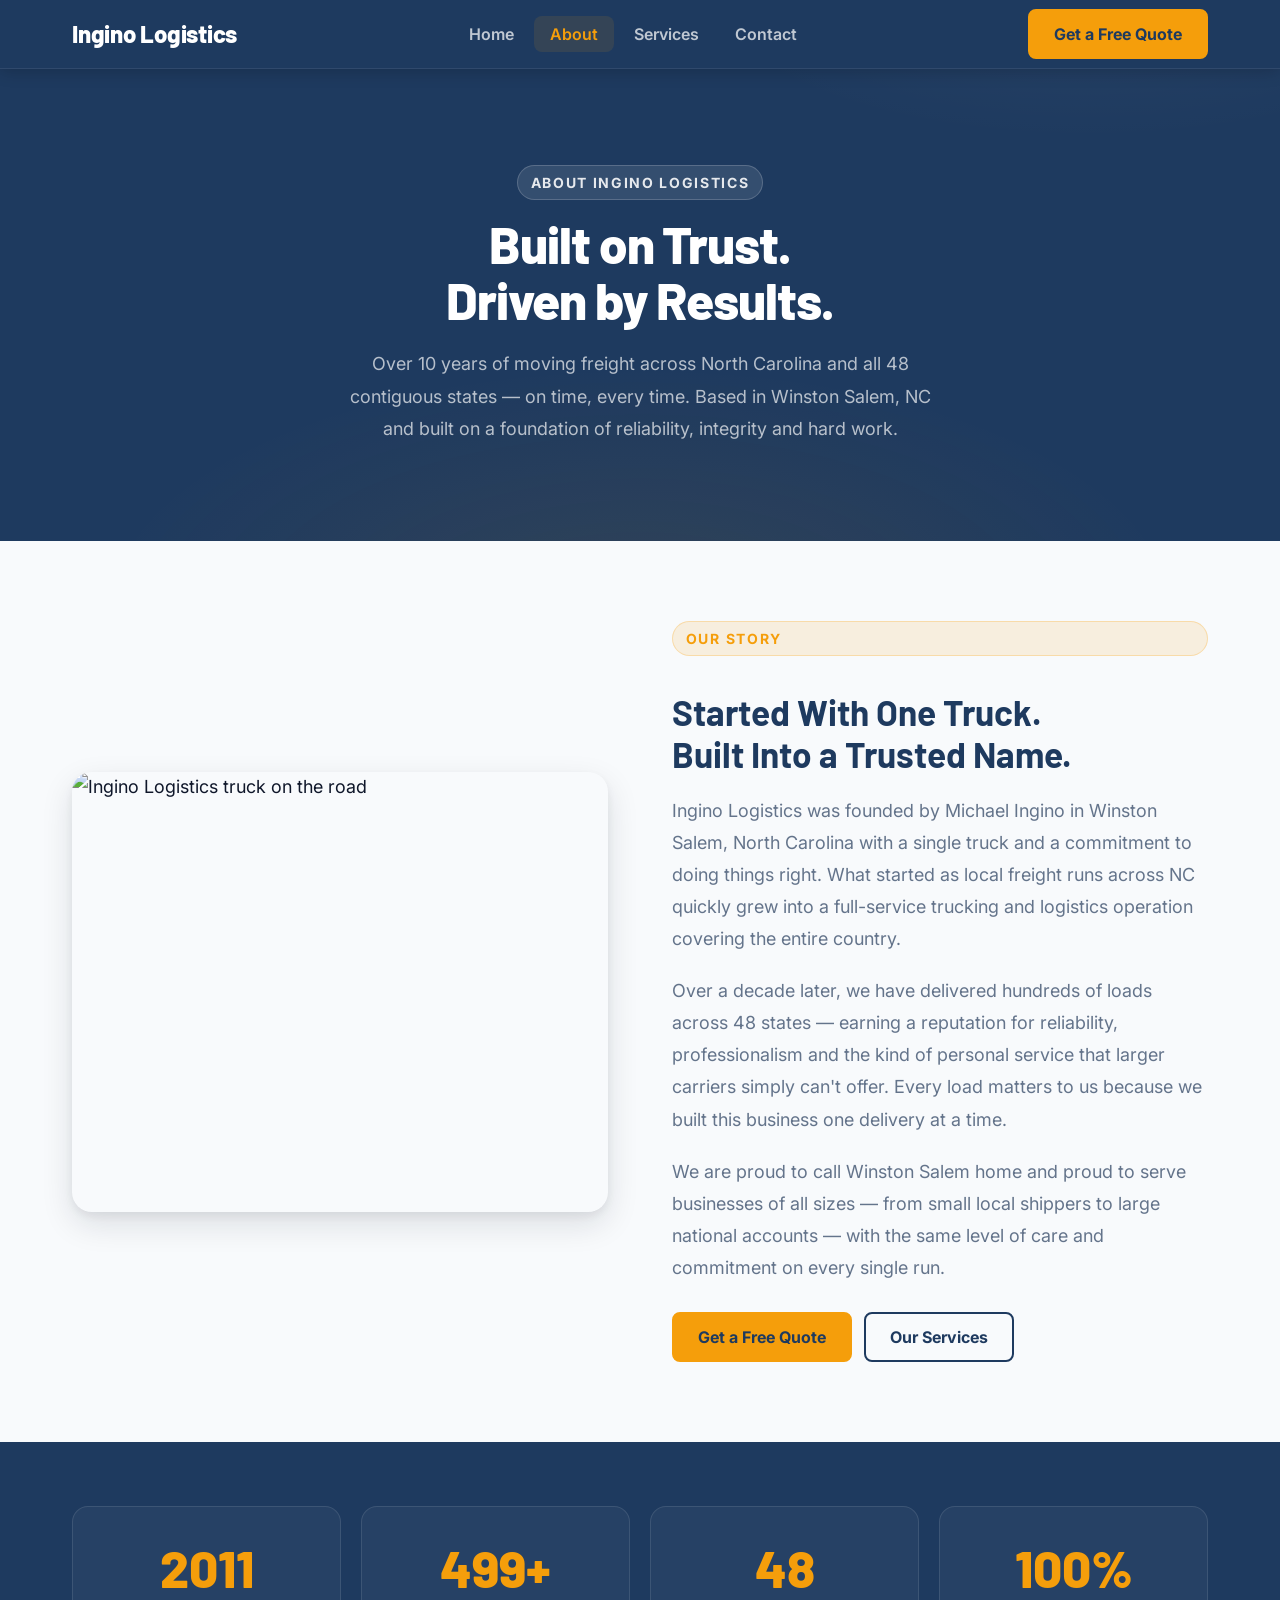
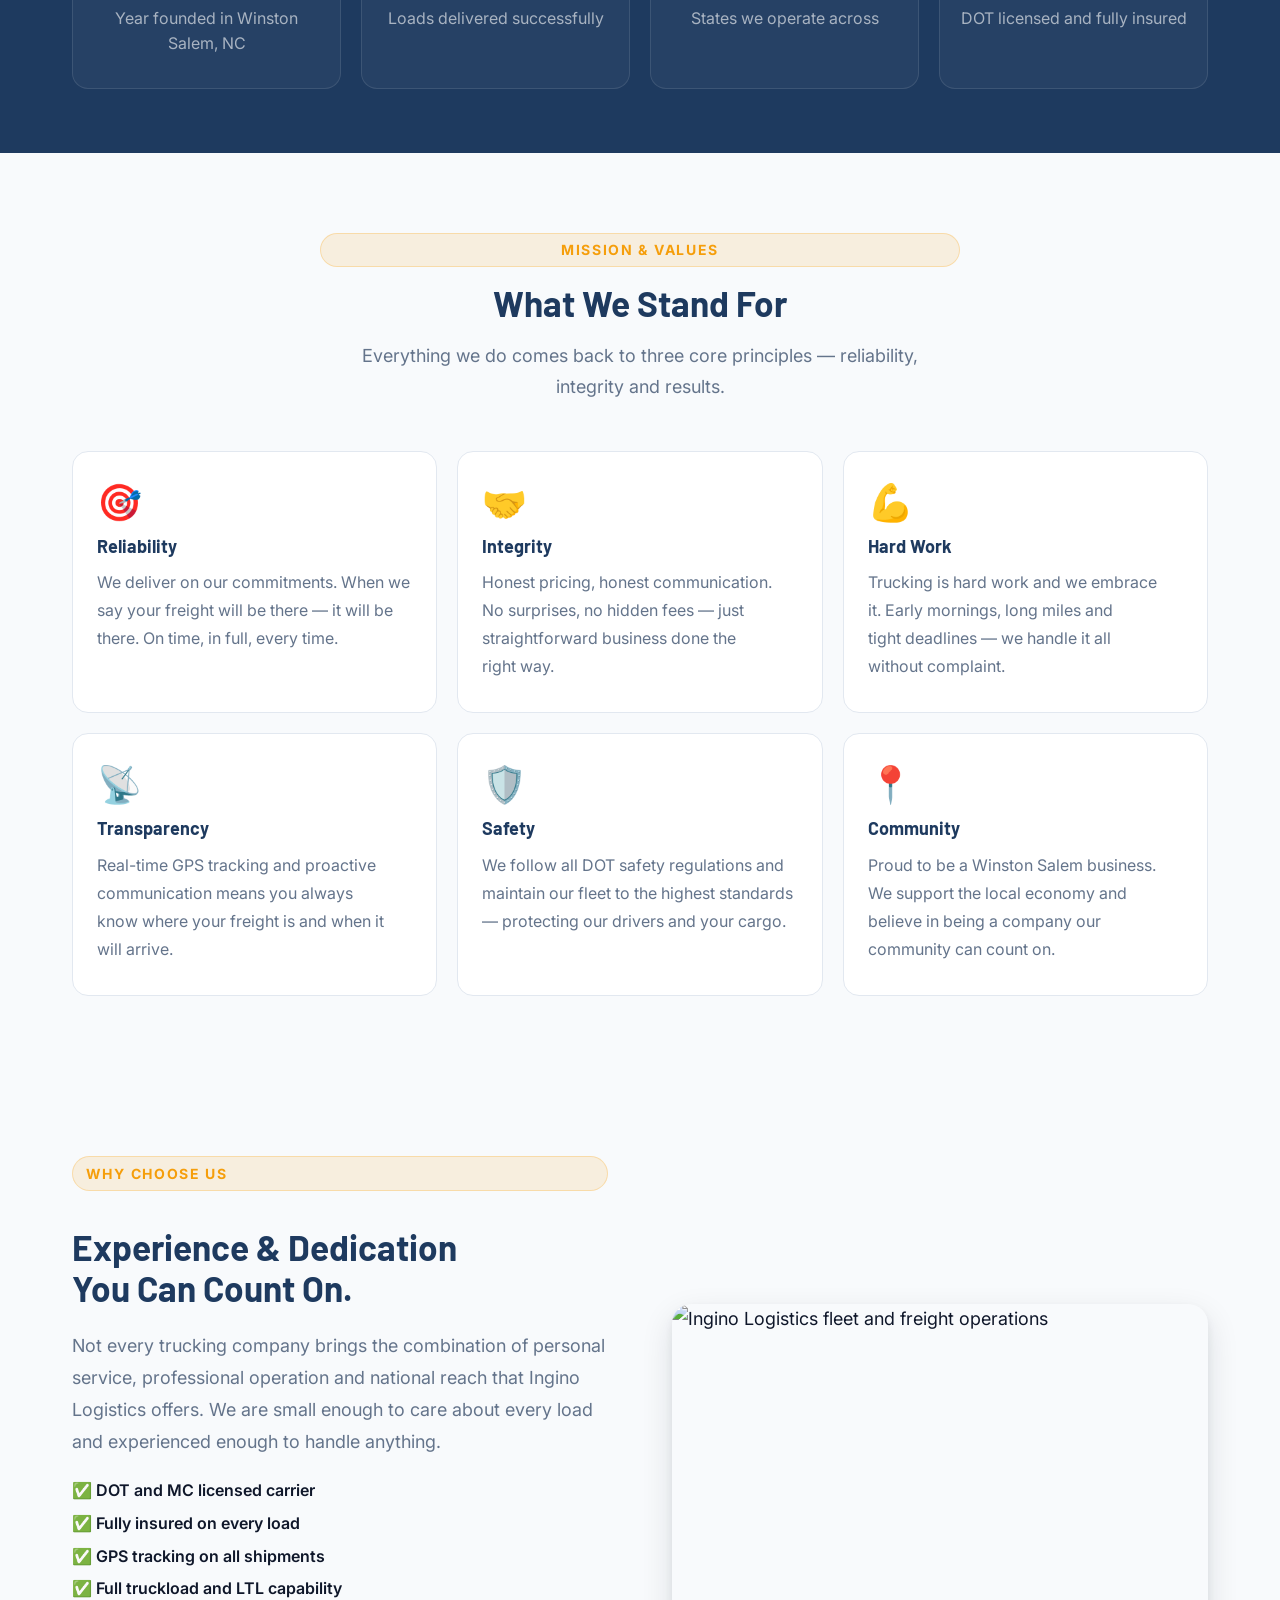
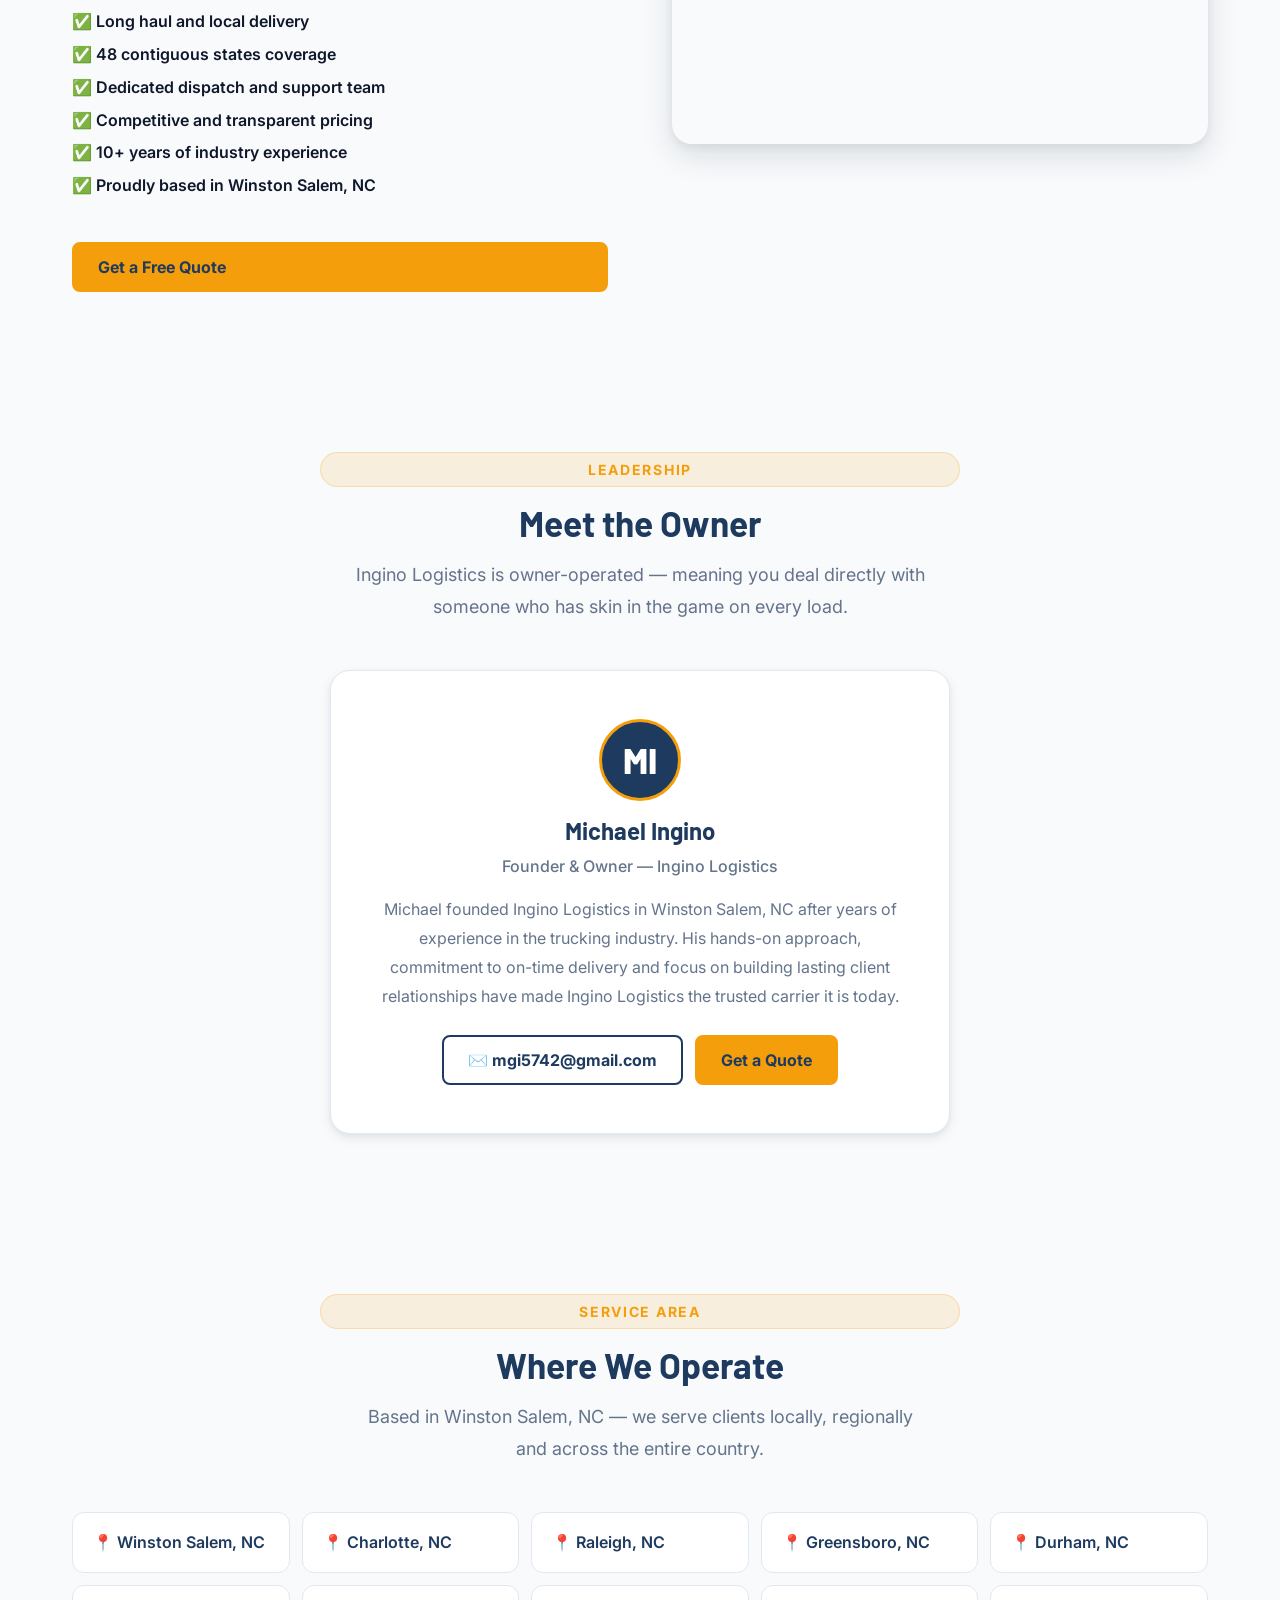
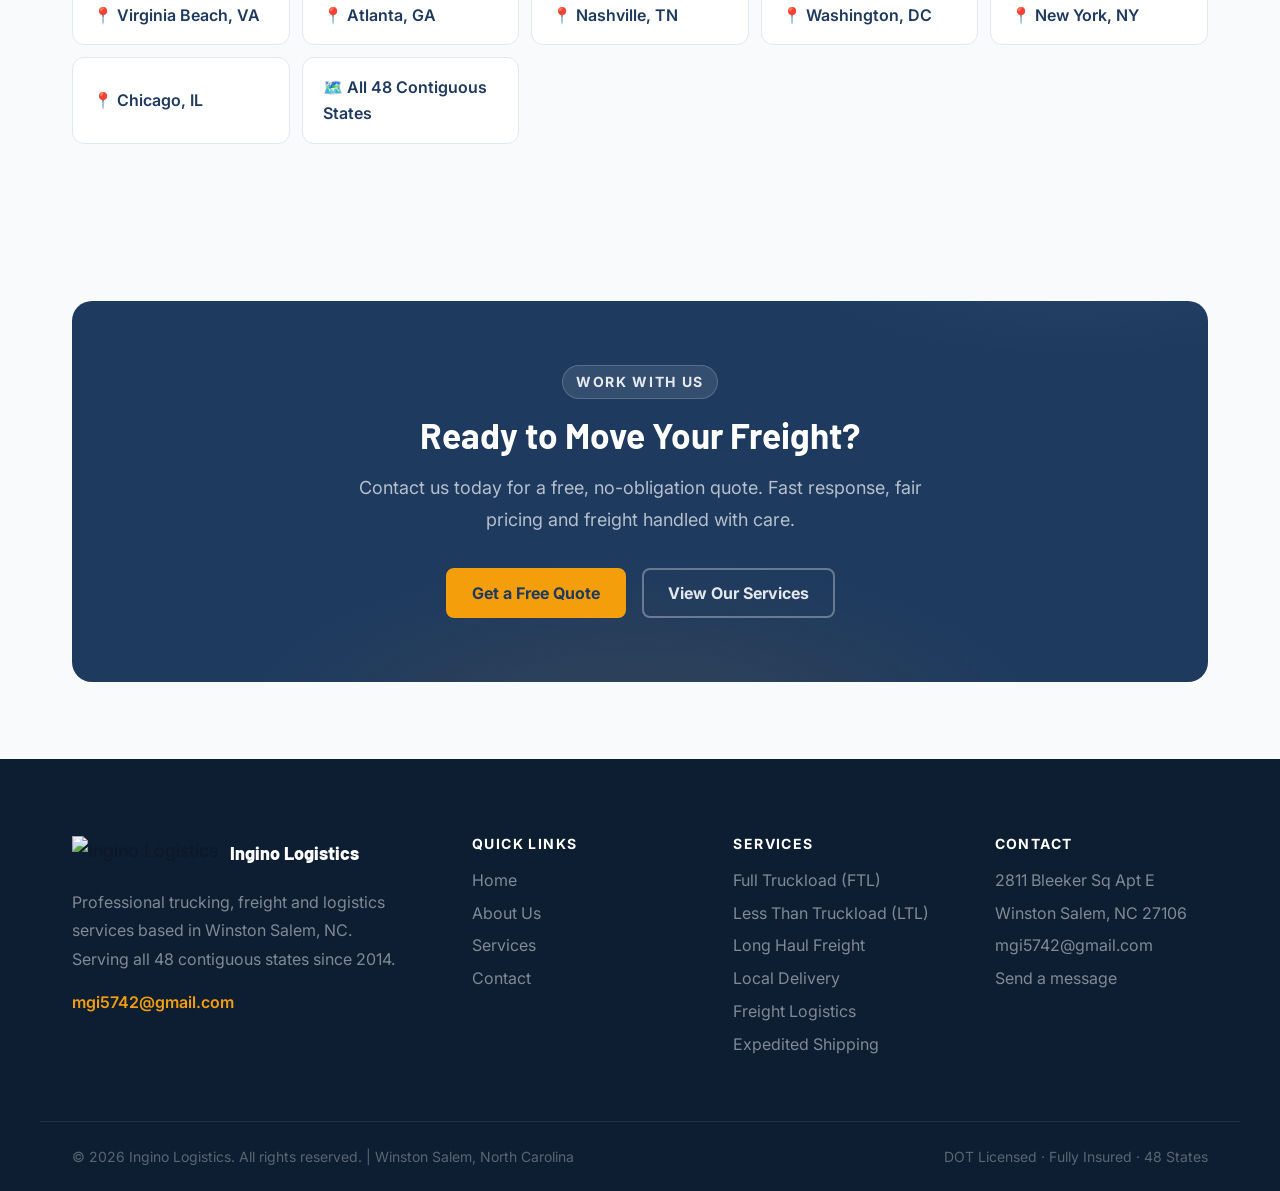
==== about.html @ 17d75681 "first commit" ====
<!doctype html>
<html lang="en">
  <head>
    <meta charset="UTF-8" />
    <meta name="viewport" content="width=device-width, initial-scale=1.0" />
    <title>About Us | Ingino Logistics — Winston Salem, NC</title>
    <meta
      name="description"
      content="Learn about Ingino Logistics — a trusted trucking and freight company based in Winston Salem, NC. Over 10 years of experience moving freight across 48 states."
    />
    <link rel="icon" type="image/png" href="images/logo.png" />
    <link rel="stylesheet" href="./assets/css/style.css" />
  </head>
  <body>
    <!-- HEADER -->
    <header class="header">
      <div class="container">
        <nav class="navbar">
          <div class="logo">
            <span class="logo-text">Ingino Logistics</span>
          </div>
          <ul class="nav-links" id="nav-links">
            <li><a href="index.html">Home</a></li>
            <li><a href="about.html" class="active">About</a></li>
            <li><a href="services.html">Services</a></li>
            <li><a href="contact.html">Contact</a></li>
          </ul>
          <a href="contact.html" class="btn btn-primary nav-cta"
            >Get a Free Quote</a
          >
          <button
            class="hamburger"
            id="hamburger"
            aria-label="Toggle menu"
            aria-expanded="false"
          >
            <span></span><span></span><span></span>
          </button>
        </nav>
      </div>
    </header>

    <!-- PAGE HERO -->
    <section class="page-hero">
      <div class="container">
        <span class="section-label label-light">About Ingino Logistics</span>
        <h1>Built on Trust.<br />Driven by Results.</h1>
        <p>
          Over 10 years of moving freight across North Carolina and all 48
          contiguous states — on time, every time. Based in Winston Salem, NC
          and built on a foundation of reliability, integrity and hard work.
        </p>
      </div>
    </section>

    <!-- OUR STORY -->
    <section class="section">
      <div class="container about-grid">
        <div class="about-img-wrap">
          <img
            src="https://images.unsplash.com/photo-1586528116311-ad8dd3c8310d?w=800&q=80&fit=crop"
            alt="Ingino Logistics truck on the road"
            class="about-img"
          />
        </div>

        <div class="about-content">
          <span class="section-label">Our Story</span>
          <h2>Started With One Truck. Built Into a Trusted Name.</h2>
          <p>
            Ingino Logistics was founded by Michael Ingino in Winston Salem,
            North Carolina with a single truck and a commitment to doing things
            right. What started as local freight runs across NC quickly grew
            into a full-service trucking and logistics operation covering the
            entire country.
          </p>
          <p>
            Over a decade later, we have delivered hundreds of loads across 48
            states — earning a reputation for reliability, professionalism and
            the kind of personal service that larger carriers simply can't
            offer. Every load matters to us because we built this business one
            delivery at a time.
          </p>
          <p>
            We are proud to call Winston Salem home and proud to serve
            businesses of all sizes — from small local shippers to large
            national accounts — with the same level of care and commitment on
            every single run.
          </p>
          <div class="about-btns">
            <a href="contact.html" class="btn btn-primary">Get a Free Quote</a>
            <a href="services.html" class="btn btn-outline">Our Services</a>
          </div>
        </div>
      </div>
    </section>

    <!-- STATS -->
    <section class="stats-section">
      <div class="container">
        <div class="stats-grid">
          <div class="stat-card">
            <h3>2014</h3>
            <p>Year founded in Winston Salem, NC</p>
          </div>
          <div class="stat-card">
            <h3>500+</h3>
            <p>Loads delivered successfully</p>
          </div>
          <div class="stat-card">
            <h3>48</h3>
            <p>States we operate across</p>
          </div>
          <div class="stat-card">
            <h3>100%</h3>
            <p>DOT licensed and fully insured</p>
          </div>
        </div>
      </div>
    </section>

    <!-- MISSION & VALUES -->
    <section class="section">
      <div class="container">
        <div class="section-header">
          <span class="section-label">Mission & Values</span>
          <h2>What We Stand For</h2>
          <p>
            Everything we do comes back to three core principles — reliability,
            integrity and results.
          </p>
        </div>
        <div class="why-grid">
          <div class="why-card">
            <div class="why-icon">🎯</div>
            <h3>Reliability</h3>
            <p>
              We deliver on our commitments. When we say your freight will be
              there — it will be there. On time, in full, every time.
            </p>
          </div>

          <div class="why-card">
            <div class="why-icon">🤝</div>
            <h3>Integrity</h3>
            <p>
              Honest pricing, honest communication. No surprises, no hidden fees
              — just straightforward business done the right way.
            </p>
          </div>

          <div class="why-card">
            <div class="why-icon">💪</div>
            <h3>Hard Work</h3>
            <p>
              Trucking is hard work and we embrace it. Early mornings, long
              miles and tight deadlines — we handle it all without complaint.
            </p>
          </div>

          <div class="why-card">
            <div class="why-icon">📡</div>
            <h3>Transparency</h3>
            <p>
              Real-time GPS tracking and proactive communication means you
              always know where your freight is and when it will arrive.
            </p>
          </div>

          <div class="why-card">
            <div class="why-icon">🛡️</div>
            <h3>Safety</h3>
            <p>
              We follow all DOT safety regulations and maintain our fleet to the
              highest standards — protecting our drivers and your cargo.
            </p>
          </div>

          <div class="why-card">
            <div class="why-icon">📍</div>
            <h3>Community</h3>
            <p>
              Proud to be a Winston Salem business. We support the local economy
              and believe in being a company our community can count on.
            </p>
          </div>
        </div>
      </div>
    </section>

    <!-- WHY CHOOSE US -->
    <section class="section">
      <div class="container about-grid">
        <div class="about-content">
          <span class="section-label">Why Choose Us</span>
          <h2>Experience &amp; Dedication You Can Count On.</h2>
          <p>
            Not every trucking company brings the combination of personal
            service, professional operation and national reach that Ingino
            Logistics offers. We are small enough to care about every load and
            experienced enough to handle anything.
          </p>
          <ul class="about-list">
            <li>✅ DOT and MC licensed carrier</li>
            <li>✅ Fully insured on every load</li>
            <li>✅ GPS tracking on all shipments</li>
            <li>✅ Full truckload and LTL capability</li>
            <li>✅ Long haul and local delivery</li>
            <li>✅ 48 contiguous states coverage</li>
            <li>✅ Dedicated dispatch and support team</li>
            <li>✅ Competitive and transparent pricing</li>
            <li>✅ 10+ years of industry experience</li>
            <li>✅ Proudly based in Winston Salem, NC</li>
          </ul>
          <a
            href="contact.html"
            class="btn btn-primary"
            style="margin-top: 1.5rem; display: inline-flex"
          >
            Get a Free Quote
          </a>
        </div>

        <div class="about-img-wrap">
          <img
            src="https://images.unsplash.com/photo-1601584115197-04ecc0da31d7?w=800&q=80&fit=crop"
            alt="Ingino Logistics fleet and freight operations"
            class="about-img"
          />
        </div>
      </div>
    </section>

    <!-- MEET THE OWNER -->
    <section class="section">
      <div class="container">
        <div class="section-header">
          <span class="section-label">Leadership</span>
          <h2>Meet the Owner</h2>
          <p>
            Ingino Logistics is owner-operated — meaning you deal directly with
            someone who has skin in the game on every load.
          </p>
        </div>
        <div class="team-card-wrap">
          <div class="team-card">
            <div class="team-avatar">MI</div>
            <h3>Michael Ingino</h3>
            <span class="team-role"
              >Founder &amp; Owner — Ingino Logistics</span
            >
            <p>
              Michael founded Ingino Logistics in Winston Salem, NC after years
              of experience in the trucking industry. His hands-on approach,
              commitment to on-time delivery and focus on building lasting
              client relationships have made Ingino Logistics the trusted
              carrier it is today.
            </p>
            <div class="team-contacts">
              <a href="mailto:mgi5742@gmail.com" class="btn btn-outline"
                >✉️ mgi5742@gmail.com</a
              >
              <a href="contact.html" class="btn btn-primary">Get a Quote</a>
            </div>
          </div>
        </div>
      </div>
    </section>

    <!-- SERVICE AREA -->
    <section class="section">
      <div class="container">
        <div class="section-header">
          <span class="section-label">Service Area</span>
          <h2>Where We Operate</h2>
          <p>
            Based in Winston Salem, NC — we serve clients locally, regionally
            and across the entire country.
          </p>
        </div>
        <div class="haul-grid">
          <div class="haul-item">📍 Winston Salem, NC</div>
          <div class="haul-item">📍 Charlotte, NC</div>
          <div class="haul-item">📍 Raleigh, NC</div>
          <div class="haul-item">📍 Greensboro, NC</div>
          <div class="haul-item">📍 Durham, NC</div>
          <div class="haul-item">📍 Virginia Beach, VA</div>
          <div class="haul-item">📍 Atlanta, GA</div>
          <div class="haul-item">📍 Nashville, TN</div>
          <div class="haul-item">📍 Washington, DC</div>
          <div class="haul-item">📍 New York, NY</div>
          <div class="haul-item">📍 Chicago, IL</div>
          <div class="haul-item">🗺️ All 48 Contiguous States</div>
        </div>
      </div>
    </section>

    <!-- CTA -->
    <section class="cta-section">
      <div class="container">
        <div class="cta-box">
          <span class="section-label label-light">Work With Us</span>
          <h2>Ready to Move Your Freight?</h2>
          <p>
            Contact us today for a free, no-obligation quote. Fast response,
            fair pricing and freight handled with care.
          </p>
          <div class="cta-btns">
            <a href="contact.html" class="btn btn-accent">Get a Free Quote</a>
            <a href="services.html" class="btn btn-outline-light"
              >View Our Services</a
            >
          </div>
        </div>
      </div>
    </section>

    <!-- FOOTER -->
    <footer class="footer">
      <div class="container footer-grid">
        <div class="footer-brand">
          <div class="footer-logo">
            <img src="images/logo.png" alt="Ingino Logistics" />
            <span>Ingino Logistics</span>
          </div>
          <p>
            Professional trucking, freight and logistics services based in
            Winston Salem, NC. Serving all 48 contiguous states since 2014.
          </p>
          <a href="mailto:mgi5742@gmail.com" class="footer-email"
            >mgi5742@gmail.com</a
          >
        </div>

        <div class="footer-col">
          <h4>Quick Links</h4>
          <ul>
            <li><a href="index.html">Home</a></li>
            <li><a href="about.html">About Us</a></li>
            <li><a href="services.html">Services</a></li>
            <li><a href="contact.html">Contact</a></li>
          </ul>
        </div>

        <div class="footer-col">
          <h4>Services</h4>
          <ul>
            <li><a href="services.html">Full Truckload (FTL)</a></li>
            <li><a href="services.html">Less Than Truckload (LTL)</a></li>
            <li><a href="services.html">Long Haul Freight</a></li>
            <li><a href="services.html">Local Delivery</a></li>
            <li><a href="services.html">Freight Logistics</a></li>
            <li><a href="services.html">Expedited Shipping</a></li>
          </ul>
        </div>

        <div class="footer-col">
          <h4>Contact</h4>
          <ul>
            <li>2811 Bleeker Sq Apt E</li>
            <li>Winston Salem, NC 27106</li>
            <li><a href="mailto:mgi5742@gmail.com">mgi5742@gmail.com</a></li>
            <li><a href="contact.html">Send a message</a></li>
          </ul>
        </div>
      </div>
      <div class="container footer-bottom">
        <p>
          © 2026 Ingino Logistics. All rights reserved. | Winston Salem, North
          Carolina
        </p>
        <p>DOT Licensed · Fully Insured · 48 States</p>
      </div>
    </footer>

    <script src="./assets/js/main.js"></script>
  </body>
</html>
---- assets/css/style.css ----
/* =============================================
   Ingino Logistics — style.css
   Art direction: Professional freight/trucking
   Palette: Deep navy (#1e3a5f) + amber (#f59e0b)
   Typography: Barlow (display) + Inter (body)
   Density: Balanced
   ============================================= */

/* === GOOGLE FONTS === */
@import url('https://fonts.googleapis.com/css2?family=Barlow:wght@400;500;600;700;800&family=Barlow+Condensed:wght@600;700;800&family=Inter:wght@300;400;500;600;700&display=swap');

/* ===================================
   DESIGN TOKENS
   =================================== */
:root {
  /* Brand */
  --color-navy:          #1e3a5f;
  --color-navy-dark:     #152a47;
  --color-navy-deeper:   #0d1d32;
  --color-amber:         #f59e0b;
  --color-amber-hover:   #d97706;
  --color-amber-light:   rgba(245, 158, 11, 0.12);

  /* Surfaces */
  --color-bg:            #f8fafc;
  --color-surface:       #ffffff;
  --color-surface-2:     #f1f5f9;
  --color-border:        #e2e8f0;
  --color-divider:       #e2e8f0;

  /* Text */
  --color-text:          #0f172a;
  --color-text-muted:    #64748b;
  --color-text-faint:    #94a3b8;
  --color-text-inverse:  #ffffff;

  /* Typography */
  --font-display: 'Barlow', 'Helvetica Neue', sans-serif;
  --font-body:    'Inter',  'Helvetica Neue', sans-serif;

  /* Fluid Type Scale */
  --text-xs:   clamp(0.75rem,  0.7rem  + 0.25vw, 0.875rem);
  --text-sm:   clamp(0.875rem, 0.8rem  + 0.35vw, 1rem);
  --text-base: clamp(1rem,     0.95rem + 0.25vw, 1.125rem);
  --text-lg:   clamp(1.125rem, 1rem    + 0.75vw, 1.5rem);
  --text-xl:   clamp(1.5rem,   1.2rem  + 1.25vw, 2.25rem);
  --text-2xl:  clamp(2rem,     1.2rem  + 2.5vw,  3.5rem);
  --text-3xl:  clamp(2.5rem,   1rem    + 4vw,    5rem);

  /* 4px Spacing System */
  --space-1:  0.25rem;
  --space-2:  0.5rem;
  --space-3:  0.75rem;
  --space-4:  1rem;
  --space-5:  1.25rem;
  --space-6:  1.5rem;
  --space-8:  2rem;
  --space-10: 2.5rem;
  --space-12: 3rem;
  --space-16: 4rem;
  --space-20: 5rem;
  --space-24: 6rem;

  /* Radius */
  --radius-sm:   0.375rem;
  --radius-md:   0.5rem;
  --radius-lg:   0.75rem;
  --radius-xl:   1rem;
  --radius-2xl:  1.25rem;
  --radius-full: 9999px;

  /* Shadows */
  --shadow-sm: 0 1px 3px rgba(15, 23, 42, 0.06), 0 1px 2px rgba(15, 23, 42, 0.04);
  --shadow-md: 0 4px 12px rgba(15, 23, 42, 0.08), 0 2px 4px rgba(15, 23, 42, 0.04);
  --shadow-lg: 0 12px 32px rgba(15, 23, 42, 0.12), 0 4px 8px rgba(15, 23, 42, 0.06);

  /* Transitions */
  --transition: 200ms cubic-bezier(0.16, 1, 0.3, 1);

  /* Content Widths */
  --content-default: 1200px;
  --content-narrow:  800px;
}

/* ===================================
   BASE RESET
   =================================== */
*, *::before, *::after {
  box-sizing: border-box;
  margin: 0;
  padding: 0;
}

html {
  -webkit-text-size-adjust: none;
  text-size-adjust: none;
  -webkit-font-smoothing: antialiased;
  -moz-osx-font-smoothing: grayscale;
  text-rendering: optimizeLegibility;
  scroll-behavior: smooth;
  scroll-padding-top: 80px;
  hanging-punctuation: first last;
}

body {
  min-height: 100dvh;
  font-family: var(--font-body);
  font-size: var(--text-base);
  color: var(--color-text);
  background-color: var(--color-bg);
  line-height: 1.65;
}

img, picture, video, canvas, svg {
  display: block;
  max-width: 100%;
  height: auto;
}

ul, ol { list-style: none; }
input, button, textarea, select { font: inherit; color: inherit; }
button { cursor: pointer; background: none; border: none; }
a { text-decoration: none; color: inherit; }
table { border-collapse: collapse; width: 100%; }

h1, h2, h3, h4, h5, h6 {
  text-wrap: balance;
  line-height: 1.15;
  font-family: var(--font-display);
  font-weight: 700;
  color: var(--color-navy);
}

p, li, figcaption { text-wrap: pretty; }

::selection {
  background: rgba(245, 158, 11, 0.2);
  color: var(--color-text);
}

:focus-visible {
  outline: 2px solid var(--color-amber);
  outline-offset: 3px;
  border-radius: var(--radius-sm);
}

@media (prefers-reduced-motion: reduce) {
  *, *::before, *::after {
    animation-duration: 0.01ms !important;
    animation-iteration-count: 1 !important;
    transition-duration: 0.01ms !important;
    scroll-behavior: auto !important;
  }
}

/* ===================================
   CONTAINER
   =================================== */
.container {
  max-width: var(--content-default);
  margin-inline: auto;
  padding-inline: clamp(var(--space-4), 4vw, var(--space-8));
}

/* ===================================
   HEADER & NAVIGATION
   =================================== */
.header {
  position: sticky;
  top: 0;
  z-index: 100;
  background: var(--color-navy);
  border-bottom: 1px solid rgba(255, 255, 255, 0.08);
  box-shadow: 0 2px 16px rgba(0, 0, 0, 0.2);
}

.navbar {
  display: flex;
  align-items: center;
  justify-content: space-between;
  gap: var(--space-6);
  height: 68px;
}

.logo {
  display: flex;
  align-items: center;
  gap: var(--space-3);
  flex-shrink: 0;
  text-decoration: none;
}

.logo img {
  height: 40px;
  width: auto;
  object-fit: contain;
  flex-shrink: 0;
}

.logo-text {
  font-family: var(--font-display);
  font-size: var(--text-lg);
  font-weight: 800;
  color: #ffffff;
  letter-spacing: -0.01em;
  white-space: nowrap;
}

.nav-links {
  display: flex;
  align-items: center;
  gap: var(--space-1);
}

.nav-links a {
  font-size: var(--text-sm);
  font-weight: 600;
  color: rgba(255, 255, 255, 0.72);
  padding: var(--space-2) var(--space-4);
  border-radius: var(--radius-md);
  transition: color var(--transition), background var(--transition);
  white-space: nowrap;
}

.nav-links a:hover {
  color: #ffffff;
  background: rgba(255, 255, 255, 0.1);
}

.nav-links a.active {
  color: var(--color-amber);
  background: rgba(245, 158, 11, 0.1);
}

.hamburger {
  display: none;
  flex-direction: column;
  justify-content: center;
  gap: 5px;
  width: 40px;
  height: 40px;
  padding: var(--space-2);
  border-radius: var(--radius-md);
  transition: background var(--transition);
  flex-shrink: 0;
}

.hamburger:hover { background: rgba(255, 255, 255, 0.1); }

.hamburger span {
  display: block;
  height: 2px;
  width: 100%;
  background: #ffffff;
  border-radius: 2px;
  transition: transform var(--transition), opacity var(--transition), width var(--transition);
  transform-origin: center;
}

.hamburger.open span:nth-child(1) { transform: translateY(7px) rotate(45deg); }
.hamburger.open span:nth-child(2) { opacity: 0; transform: scaleX(0); }
.hamburger.open span:nth-child(3) { transform: translateY(-7px) rotate(-45deg); }

/* ===================================
   BUTTONS
   =================================== */
.btn {
  display: inline-flex;
  align-items: center;
  gap: var(--space-2);
  padding: 0.75rem var(--space-6);
  font-family: var(--font-body);
  font-size: var(--text-sm);
  font-weight: 700;
  border-radius: var(--radius-md);
  border: 2px solid transparent;
  white-space: nowrap;
  text-decoration: none;
  line-height: 1.4;
  cursor: pointer;
  transition:
    background var(--transition),
    color var(--transition),
    border-color var(--transition),
    box-shadow var(--transition),
    transform var(--transition);
}

.btn:hover { transform: translateY(-1px); }
.btn:active { transform: translateY(0); }

.btn-primary {
  background: var(--color-amber);
  color: var(--color-navy);
  border-color: var(--color-amber);
}

.btn-primary:hover {
  background: var(--color-amber-hover);
  border-color: var(--color-amber-hover);
  box-shadow: 0 4px 18px rgba(245, 158, 11, 0.38);
}

.btn-outline {
  background: transparent;
  color: var(--color-navy);
  border-color: var(--color-navy);
}

.btn-outline:hover {
  background: var(--color-navy);
  color: #ffffff;
}

.btn-accent {
  background: var(--color-amber);
  color: var(--color-navy);
  border-color: var(--color-amber);
}

.btn-accent:hover {
  background: var(--color-amber-hover);
  border-color: var(--color-amber-hover);
  box-shadow: 0 4px 18px rgba(245, 158, 11, 0.42);
}

.btn-outline-light {
  background: transparent;
  color: rgba(255, 255, 255, 0.88);
  border-color: rgba(255, 255, 255, 0.32);
}

.btn-outline-light:hover {
  background: rgba(255, 255, 255, 0.1);
  border-color: rgba(255, 255, 255, 0.6);
  color: #ffffff;
}

/* ===================================
   SECTION LABELS
   =================================== */
.section-label {
  display: inline-block;
  font-family: var(--font-body);
  font-size: var(--text-xs);
  font-weight: 700;
  letter-spacing: 0.12em;
  text-transform: uppercase;
  color: var(--color-amber);
  background: var(--color-amber-light);
  border: 1px solid rgba(245, 158, 11, 0.25);
  padding: 0.3rem 0.8rem;
  border-radius: var(--radius-full);
  margin-bottom: var(--space-4);
}

.label-light {
  background: rgba(255, 255, 255, 0.1);
  border-color: rgba(255, 255, 255, 0.18);
  color: rgba(255, 255, 255, 0.88);
}

.section-header {
  text-align: center;
  max-width: 640px;
  margin-inline: auto;
  margin-bottom: clamp(var(--space-8), 5vw, var(--space-12));
}

.section-header .section-label { display: block; }

.section-header h2 {
  font-size: var(--text-xl);
  margin-bottom: var(--space-4);
}

.section-header p {
  font-size: var(--text-base);
  color: var(--color-text-muted);
  max-width: 52ch;
  margin-inline: auto;
  line-height: 1.75;
}

/* ===================================
   SECTIONS
   =================================== */
.section {
  padding: clamp(var(--space-12), 7vw, var(--space-20)) 0;
}

.alt-section {
  background: var(--color-surface-2);
}

/* ===================================
   PAGE HERO (about / services / contact)
   =================================== */
.page-hero {
  background: var(--color-navy);
  padding: clamp(var(--space-16), 9vw, var(--space-24)) 0;
  text-align: center;
  position: relative;
  overflow: hidden;
}

.page-hero::before {
  content: '';
  position: absolute;
  inset: 0;
  background:
    radial-gradient(ellipse 65% 80% at 50% 115%, rgba(245, 158, 11, 0.09) 0%, transparent 65%),
    radial-gradient(ellipse 55% 55% at 85% -15%, rgba(255, 255, 255, 0.04) 0%, transparent 55%);
  pointer-events: none;
}

.page-hero .container { position: relative; z-index: 1; }

.page-hero h1 {
  font-size: var(--text-2xl);
  color: #ffffff;
  font-weight: 800;
  line-height: 1.1;
  margin-bottom: var(--space-5);
  letter-spacing: -0.02em;
}

.page-hero p {
  font-size: var(--text-base);
  color: rgba(255, 255, 255, 0.68);
  max-width: 56ch;
  margin-inline: auto;
  line-height: 1.8;
}

/* ===================================
   HERO SECTION (home page)
   =================================== */
.hero-section {
  background: var(--color-navy);
  padding: clamp(var(--space-16), 10vw, var(--space-24)) 0;
  position: relative;
  overflow: hidden;
}

.hero-section::before {
  content: '';
  position: absolute;
  inset: 0;
  background:
    radial-gradient(ellipse 55% 75% at 15% 55%, rgba(245, 158, 11, 0.07) 0%, transparent 60%),
    radial-gradient(ellipse 45% 65% at 85% 20%, rgba(255, 255, 255, 0.03) 0%, transparent 50%),
    radial-gradient(ellipse 65% 45% at 50% 120%, rgba(245, 158, 11, 0.05) 0%, transparent 55%);
  pointer-events: none;
}

.hero-section .container {
  position: relative;
  z-index: 1;
  display: grid;
  grid-template-columns: 1fr 1fr;
  gap: clamp(var(--space-8), 6vw, var(--space-16));
  align-items: center;
}

.hero-content { display: grid; gap: var(--space-6); }

.hero-badge {
  display: inline-flex;
  align-items: center;
  gap: var(--space-2);
  font-size: var(--text-xs);
  font-weight: 700;
  letter-spacing: 0.1em;
  text-transform: uppercase;
  color: var(--color-amber);
  background: rgba(245, 158, 11, 0.12);
  border: 1px solid rgba(245, 158, 11, 0.28);
  padding: 0.4rem var(--space-4);
  border-radius: var(--radius-full);
  width: fit-content;
}

.hero-title {
  font-family: var(--font-display);
  font-size: var(--text-3xl);
  font-weight: 800;
  color: #ffffff;
  line-height: 1.05;
  letter-spacing: -0.025em;
}

.hero-title .accent-text { color: var(--color-amber); }

.hero-subtitle {
  font-size: var(--text-base);
  color: rgba(255, 255, 255, 0.65);
  line-height: 1.8;
  max-width: 52ch;
}

.hero-btns {
  display: flex;
  flex-wrap: wrap;
  gap: var(--space-4);
}

.hero-stats {
  display: flex;
  flex-wrap: wrap;
  gap: var(--space-6);
  padding-top: var(--space-5);
  border-top: 1px solid rgba(255, 255, 255, 0.1);
}

.hero-stat { display: grid; gap: 2px; }

.hero-stat strong {
  font-family: var(--font-display);
  font-size: var(--text-lg);
  font-weight: 800;
  color: var(--color-amber);
}

.hero-stat span {
  font-size: var(--text-xs);
  color: rgba(255, 255, 255, 0.5);
  font-weight: 500;
}

.hero-image-wrap {
  border-radius: var(--radius-2xl);
  overflow: hidden;
  box-shadow: 0 24px 64px rgba(0, 0, 0, 0.4);
}

.hero-image-wrap img {
  width: 100%;
  height: 520px;
  object-fit: cover;
  display: block;
}

/* ===================================
   ABOUT GRID (2-col image + content)
   =================================== */
.about-grid {
  display: grid;
  grid-template-columns: 1fr 1fr;
  gap: clamp(var(--space-8), 6vw, var(--space-16));
  align-items: center;
}

.about-img-wrap {
  border-radius: var(--radius-2xl);
  overflow: hidden;
  box-shadow: var(--shadow-lg);
  position: relative;
}

.about-img {
  width: 100%;
  height: 440px;
  object-fit: cover;
  display: block;
  transition: transform 0.55s cubic-bezier(0.16, 1, 0.3, 1);
}

.about-img-wrap:hover .about-img { transform: scale(1.03); }

.about-content {
  display: grid;
  gap: var(--space-5);
  align-content: start;
}

.about-content .section-label { display: inline-block; }

.about-content h2 {
  font-size: var(--text-xl);
  line-height: 1.18;
}

.about-content p {
  font-size: var(--text-base);
  color: var(--color-text-muted);
  line-height: 1.78;
}

.about-btns {
  display: flex;
  flex-wrap: wrap;
  gap: var(--space-3);
  margin-top: var(--space-2);
}

.about-list {
  display: grid;
  gap: var(--space-2);
}

.about-list li {
  font-size: var(--text-sm);
  font-weight: 600;
  color: var(--color-text);
  display: flex;
  align-items: flex-start;
  gap: var(--space-2);
  line-height: 1.55;
}

/* ===================================
   STATS SECTION
   =================================== */
.stats-section {
  background: var(--color-navy);
  padding: clamp(var(--space-10), 6vw, var(--space-16)) 0;
}

.stats-grid {
  display: grid;
  grid-template-columns: repeat(4, 1fr);
  gap: var(--space-5);
}

.stat-card {
  text-align: center;
  padding: var(--space-8) var(--space-5);
  border: 1px solid rgba(255, 255, 255, 0.1);
  border-radius: var(--radius-xl);
  background: rgba(255, 255, 255, 0.04);
  transition: background var(--transition), border-color var(--transition);
}

.stat-card:hover {
  background: rgba(255, 255, 255, 0.07);
  border-color: rgba(245, 158, 11, 0.3);
}

.stat-card h3 {
  font-family: var(--font-display);
  font-size: var(--text-2xl);
  color: var(--color-amber);
  font-weight: 800;
  margin-bottom: var(--space-2);
}

.stat-card p {
  font-size: var(--text-sm);
  color: rgba(255, 255, 255, 0.6);
  line-height: 1.55;
}

/* ===================================
   WHY / VALUES GRID (3-col)
   =================================== */
.why-grid {
  display: grid;
  grid-template-columns: repeat(3, 1fr);
  gap: var(--space-5);
}

.why-card {
  background: var(--color-surface);
  border: 1px solid var(--color-border);
  border-radius: var(--radius-xl);
  padding: var(--space-8) var(--space-6);
  transition:
    box-shadow var(--transition),
    transform var(--transition),
    border-color var(--transition);
}

.why-card:hover {
  box-shadow: var(--shadow-md);
  transform: translateY(-3px);
  border-color: rgba(245, 158, 11, 0.25);
}

.why-icon {
  font-size: 2.25rem;
  line-height: 1;
  margin-bottom: var(--space-4);
}

.why-card h3 {
  font-size: var(--text-base);
  font-weight: 700;
  margin-bottom: var(--space-3);
}

.why-card p {
  font-size: var(--text-sm);
  color: var(--color-text-muted);
  line-height: 1.75;
}

/* ===================================
   SERVICES PROCESS GRID (4-col)
   =================================== */
.services-grid {
  display: grid;
  grid-template-columns: repeat(4, 1fr);
  gap: var(--space-5);
}

.service-card {
  background: var(--color-surface);
  border: 1px solid var(--color-border);
  border-radius: var(--radius-xl);
  padding: var(--space-8) var(--space-6);
  transition:
    box-shadow var(--transition),
    transform var(--transition),
    border-color var(--transition);
}

.service-card:hover {
  box-shadow: var(--shadow-md);
  transform: translateY(-3px);
  border-color: rgba(245, 158, 11, 0.25);
}

.service-icon {
  font-size: 2.25rem;
  line-height: 1;
  margin-bottom: var(--space-4);
}

.service-card h3 {
  font-size: var(--text-sm);
  font-weight: 700;
  margin-bottom: var(--space-3);
  color: var(--color-navy);
}

.service-card p {
  font-size: var(--text-sm);
  color: var(--color-text-muted);
  line-height: 1.75;
}

/* ===================================
   HAUL / TAG GRID
   =================================== */
.haul-grid {
  display: grid;
  grid-template-columns: repeat(auto-fill, minmax(min(210px, 100%), 1fr));
  gap: var(--space-3);
}

.haul-item {
  background: var(--color-surface);
  border: 1px solid var(--color-border);
  border-radius: var(--radius-lg);
  padding: var(--space-4) var(--space-5);
  font-size: var(--text-sm);
  font-weight: 600;
  color: var(--color-navy);
  display: flex;
  align-items: center;
  gap: var(--space-2);
  transition:
    background var(--transition),
    border-color var(--transition),
    box-shadow var(--transition),
    transform var(--transition);
}

.haul-item:hover {
  background: var(--color-amber-light);
  border-color: rgba(245, 158, 11, 0.35);
  box-shadow: var(--shadow-sm);
  transform: translateY(-1px);
}

/* ===================================
   TEAM CARD
   =================================== */
.team-card-wrap {
  display: flex;
  justify-content: center;
}

.team-card {
  background: var(--color-surface);
  border: 1px solid var(--color-border);
  border-radius: var(--radius-2xl);
  padding: clamp(var(--space-8), 5vw, var(--space-12));
  max-width: 620px;
  width: 100%;
  text-align: center;
  box-shadow: var(--shadow-md);
  display: grid;
  gap: var(--space-4);
  align-content: start;
}

.team-avatar {
  width: 82px;
  height: 82px;
  border-radius: var(--radius-full);
  background: var(--color-navy);
  color: #ffffff;
  font-family: var(--font-display);
  font-size: var(--text-xl);
  font-weight: 800;
  display: grid;
  place-items: center;
  margin-inline: auto;
  border: 3px solid var(--color-amber);
}

.team-card h3 { font-size: var(--text-lg); }

.team-role {
  display: block;
  font-size: var(--text-sm);
  color: var(--color-text-muted);
  font-weight: 500;
  margin-top: calc(-1 * var(--space-2));
}

.team-card p {
  font-size: var(--text-sm);
  color: var(--color-text-muted);
  line-height: 1.8;
  max-width: 52ch;
  margin-inline: auto;
}

.team-contacts {
  display: flex;
  flex-wrap: wrap;
  gap: var(--space-3);
  justify-content: center;
  margin-top: var(--space-2);
}

/* ===================================
   TESTIMONIALS GRID
   =================================== */
.testimonials-grid {
  display: grid;
  grid-template-columns: repeat(3, 1fr);
  gap: var(--space-5);
}

.testimonial-card {
  background: var(--color-surface);
  border: 1px solid var(--color-border);
  border-radius: var(--radius-xl);
  padding: var(--space-8) var(--space-6);
  display: grid;
  gap: var(--space-5);
  align-content: start;
  transition: box-shadow var(--transition), transform var(--transition);
}

.testimonial-card:hover {
  box-shadow: var(--shadow-md);
  transform: translateY(-2px);
}

.testimonial-stars {
  color: var(--color-amber);
  font-size: 1rem;
  letter-spacing: 3px;
  line-height: 1;
}

.testimonial-text {
  font-size: var(--text-sm);
  color: var(--color-text-muted);
  line-height: 1.85;
  font-style: italic;
}

.testimonial-author {
  display: flex;
  align-items: center;
  gap: var(--space-3);
  padding-top: var(--space-4);
  border-top: 1px solid var(--color-border);
}

.testimonial-avatar {
  width: 44px;
  height: 44px;
  border-radius: var(--radius-full);
  background: var(--color-navy);
  color: #ffffff;
  font-family: var(--font-display);
  font-size: var(--text-sm);
  font-weight: 700;
  display: grid;
  place-items: center;
  flex-shrink: 0;
}

.testimonial-author-info strong {
  display: block;
  font-size: var(--text-sm);
  font-weight: 700;
  color: var(--color-text);
}

.testimonial-author-info span {
  font-size: var(--text-xs);
  color: var(--color-text-muted);
}

/* ===================================
   CTA SECTION
   =================================== */
.cta-section {
  padding: clamp(var(--space-12), 6vw, var(--space-20)) 0;
  background: var(--color-bg);
}

.cta-box {
  background: var(--color-navy);
  border-radius: var(--radius-2xl);
  padding: clamp(var(--space-10), 6vw, var(--space-16));
  text-align: center;
  position: relative;
  overflow: hidden;
}

.cta-box::before {
  content: '';
  position: absolute;
  inset: 0;
  background:
    radial-gradient(ellipse 60% 80% at 50% 115%, rgba(245, 158, 11, 0.1) 0%, transparent 60%),
    radial-gradient(ellipse 50% 50% at 88% -10%, rgba(255, 255, 255, 0.04) 0%, transparent 50%);
  pointer-events: none;
}

.cta-box > * { position: relative; z-index: 1; }

.cta-box h2 {
  font-size: var(--text-xl);
  color: #ffffff;
  margin-bottom: var(--space-4);
}

.cta-box p {
  font-size: var(--text-base);
  color: rgba(255, 255, 255, 0.68);
  max-width: 52ch;
  margin-inline: auto;
  margin-bottom: var(--space-8);
  line-height: 1.78;
}

.cta-btns {
  display: flex;
  flex-wrap: wrap;
  gap: var(--space-4);
  justify-content: center;
}

/* ===================================
   FOOTER
   =================================== */
.footer {
  background: var(--color-navy-deeper);
  padding-top: clamp(var(--space-12), 6vw, var(--space-20));
}

.footer-grid {
  display: grid;
  grid-template-columns: 1.65fr repeat(3, 1fr);
  gap: clamp(var(--space-6), 4vw, var(--space-12));
  padding-bottom: clamp(var(--space-10), 5vw, var(--space-16));
  border-bottom: 1px solid rgba(255, 255, 255, 0.08);
}

.footer-brand {
  display: grid;
  gap: var(--space-4);
  align-content: start;
}

.footer-logo {
  display: flex;
  align-items: center;
  gap: var(--space-3);
}

.footer-logo img {
  height: 36px;
  width: auto;
  object-fit: contain;
  flex-shrink: 0;
}

.footer-logo span {
  font-family: var(--font-display);
  font-size: var(--text-base);
  font-weight: 800;
  color: #ffffff;
}

.footer-brand p {
  font-size: var(--text-sm);
  color: rgba(255, 255, 255, 0.48);
  line-height: 1.78;
  max-width: 34ch;
}

.footer-email {
  display: inline-block;
  font-size: var(--text-sm);
  font-weight: 600;
  color: var(--color-amber);
  transition: color var(--transition);
  width: fit-content;
}

.footer-email:hover { color: #ffffff; }

.footer-col {
  display: grid;
  gap: var(--space-4);
  align-content: start;
}

.footer-col h4 {
  font-family: var(--font-body);
  font-size: var(--text-xs);
  font-weight: 700;
  color: #ffffff;
  letter-spacing: 0.1em;
  text-transform: uppercase;
}

.footer-col ul { display: grid; gap: var(--space-2); }

.footer-col li,
.footer-col a {
  font-size: var(--text-sm);
  color: rgba(255, 255, 255, 0.48);
  transition: color var(--transition);
  line-height: 1.55;
}

.footer-col a:hover { color: var(--color-amber); }

.footer-bottom {
  display: flex;
  align-items: center;
  justify-content: space-between;
  flex-wrap: wrap;
  gap: var(--space-3);
  padding-block: var(--space-6);
}

.footer-bottom p {
  font-size: var(--text-xs);
  color: rgba(255, 255, 255, 0.32);
  line-height: 1.5;
}

/* ===================================
   RESPONSIVE — Tablet 1024px
   =================================== */
@media (max-width: 1024px) {
  .hero-section .container {
    grid-template-columns: 1fr;
    text-align: center;
  }

  .hero-content   { align-items: center; }
  .hero-badge     { margin-inline: auto; }
  .hero-subtitle  { margin-inline: auto; }
  .hero-btns      { justify-content: center; }
  .hero-stats     { justify-content: center; }

  .hero-image-wrap { max-width: 580px; margin-inline: auto; }
  .hero-image-wrap img { height: 380px; }

  .stats-grid        { grid-template-columns: repeat(2, 1fr); }
  .why-grid          { grid-template-columns: repeat(2, 1fr); }
  .services-grid     { grid-template-columns: repeat(2, 1fr); }
  .testimonials-grid { grid-template-columns: repeat(2, 1fr); }

  .footer-grid   { grid-template-columns: 1fr 1fr; }
  .footer-brand  { grid-column: 1 / -1; }
  .footer-brand p { max-width: 52ch; }
}

/* ===================================
   RESPONSIVE — Nav break 900px
   =================================== */
@media (max-width: 900px) {
  .nav-links {
    display: none;
    position: fixed;
    top: 68px;
    left: 0;
    right: 0;
    background: var(--color-navy-dark);
    border-bottom: 1px solid rgba(255, 255, 255, 0.1);
    padding: var(--space-4) var(--space-4) var(--space-8);
    flex-direction: column;
    align-items: stretch;
    gap: var(--space-1);
    z-index: 99;
    box-shadow: 0 8px 32px rgba(0, 0, 0, 0.3);
  }

  .nav-links.open { display: flex; }

  .nav-links a {
    padding: var(--space-4);
    font-size: var(--text-base);
    border-radius: var(--radius-md);
  }

  .nav-cta    { display: none; }
  .hamburger  { display: flex; }
}

/* ===================================
   RESPONSIVE — Mobile 768px
   =================================== */
@media (max-width: 768px) {
  .about-grid { grid-template-columns: 1fr; }

  .alt-section .about-grid .about-img-wrap { order: -1; }

  .about-img         { height: 280px; }
  .why-grid          { grid-template-columns: 1fr; }
  .services-grid     { grid-template-columns: 1fr; }
  .testimonials-grid { grid-template-columns: 1fr; }
  .stats-grid        { grid-template-columns: repeat(2, 1fr); }

  .footer-grid   { grid-template-columns: 1fr; }
  .footer-brand  { grid-column: auto; }
  .footer-bottom { flex-direction: column; text-align: center; }

  .hero-image-wrap img { height: 260px; }
}

/* ===================================
   RESPONSIVE — Small 480px
   =================================== */
@media (max-width: 480px) {
  .stats-grid { grid-template-columns: 1fr 1fr; }

  .cta-btns { flex-direction: column; align-items: stretch; }
  .cta-btns .btn { justify-content: center; }

  .hero-btns { flex-direction: column; align-items: center; width: 100%; }
  .hero-btns .btn { width: 100%; max-width: 320px; justify-content: center; }

  .about-btns    { flex-direction: column; }
  .team-contacts { flex-direction: column; align-items: center; }
}

/* ===================================
   UTILITY
   =================================== */
.sr-only {
  position: absolute;
  width: 1px;
  height: 1px;
  padding: 0;
  margin: -1px;
  overflow: hidden;
  clip: rect(0, 0, 0, 0);
  white-space: nowrap;
  border-width: 0;
}
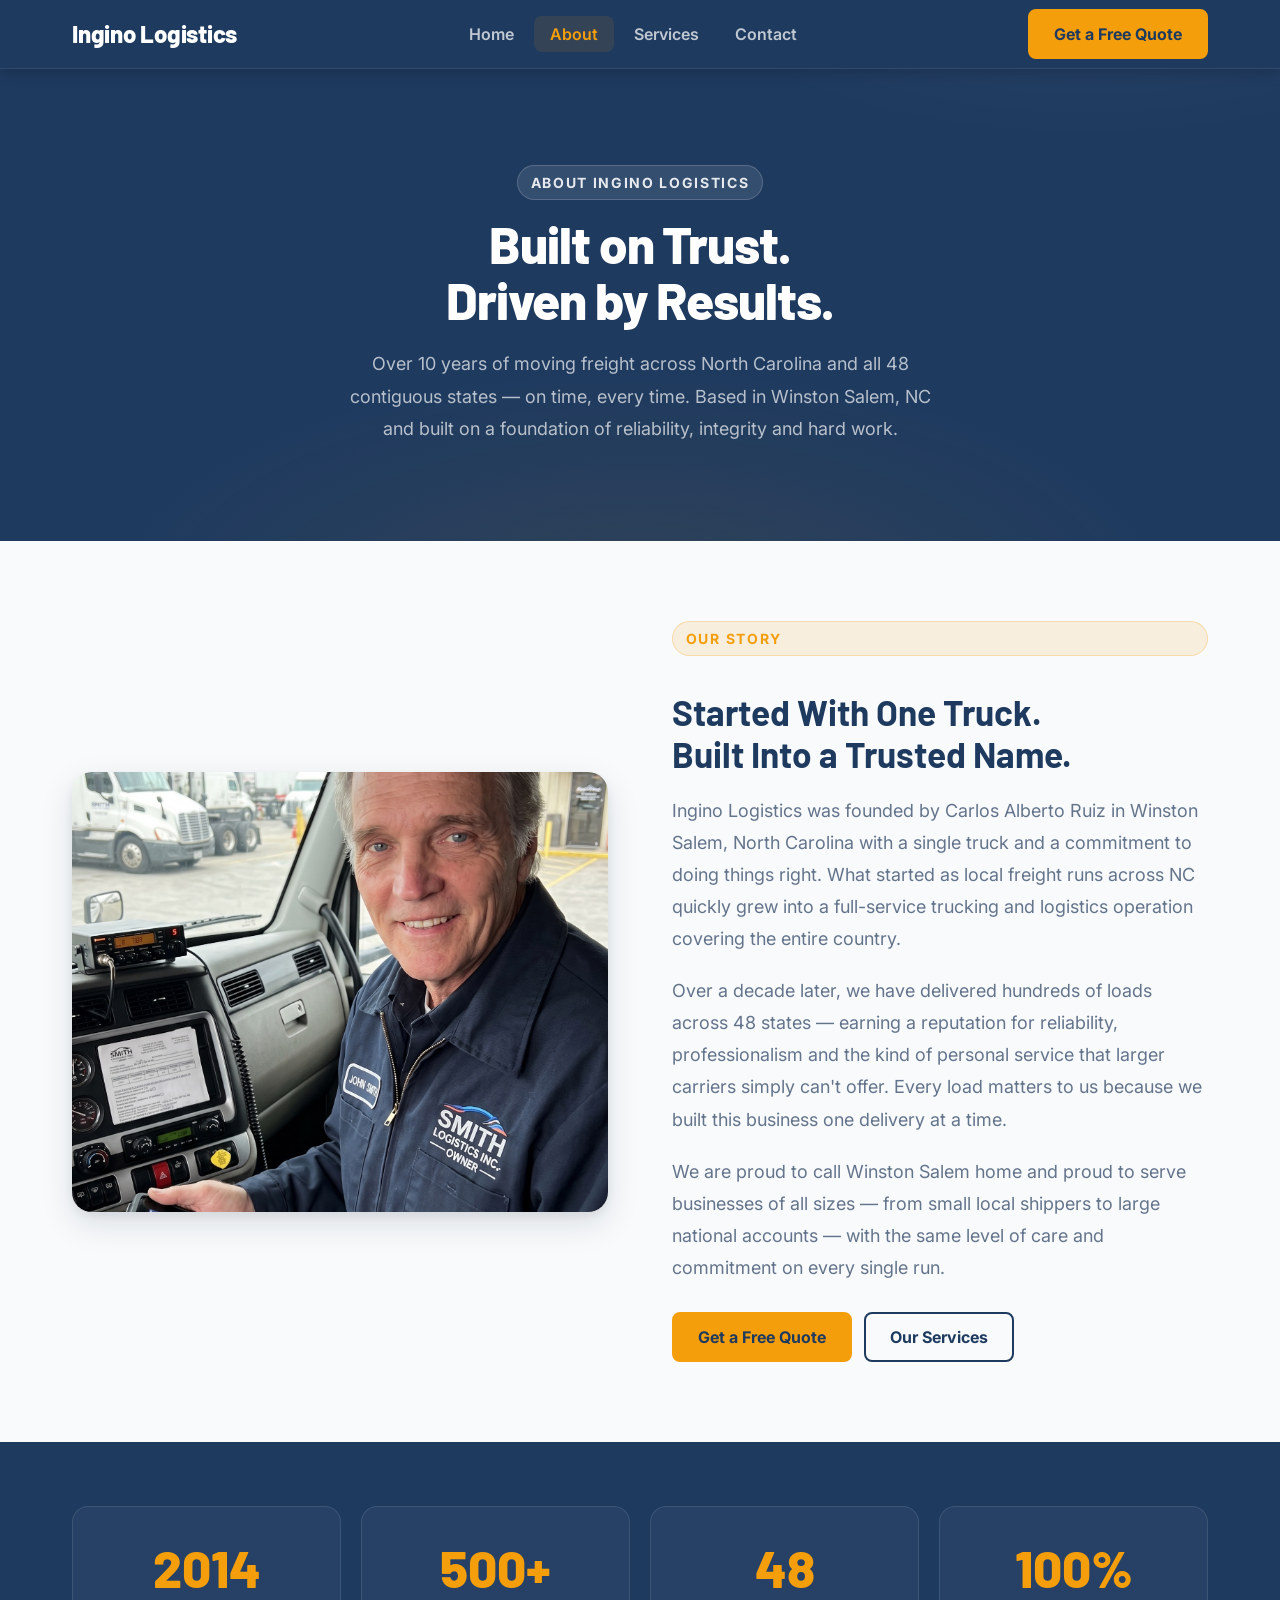
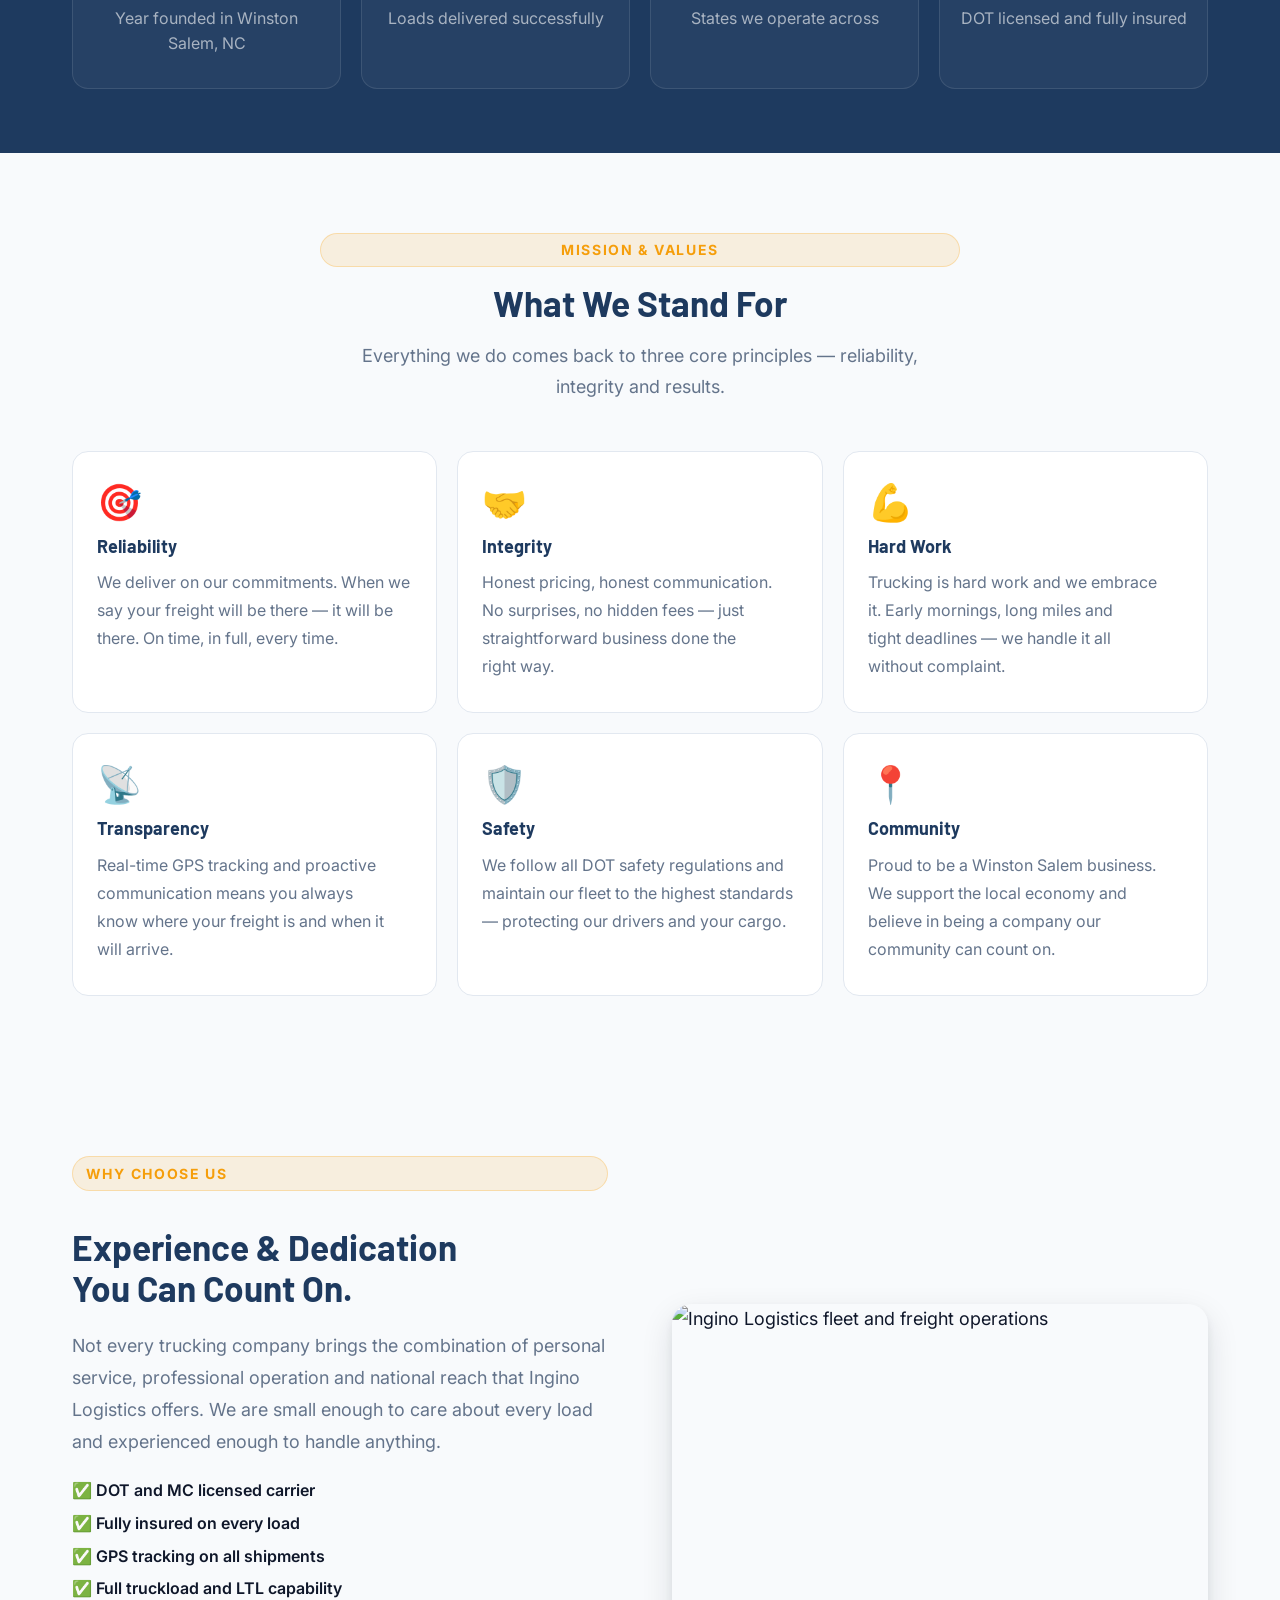
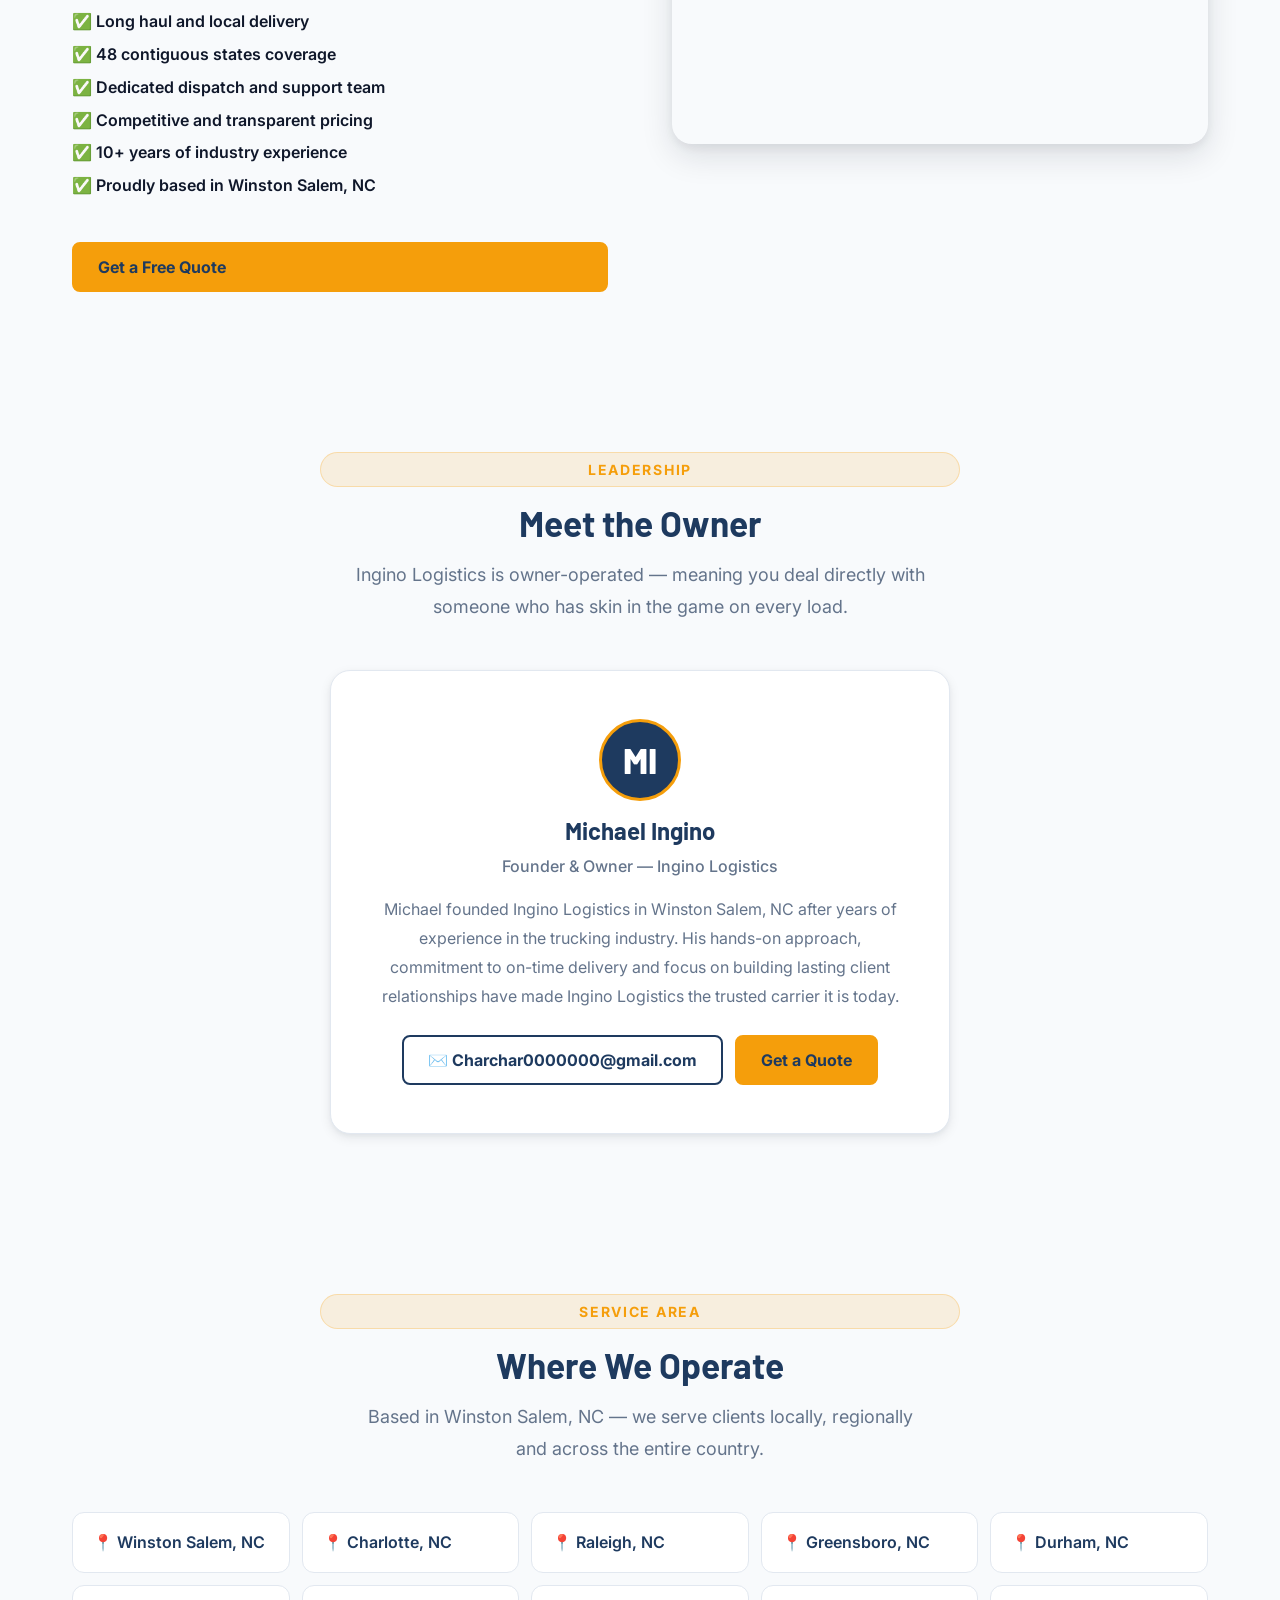
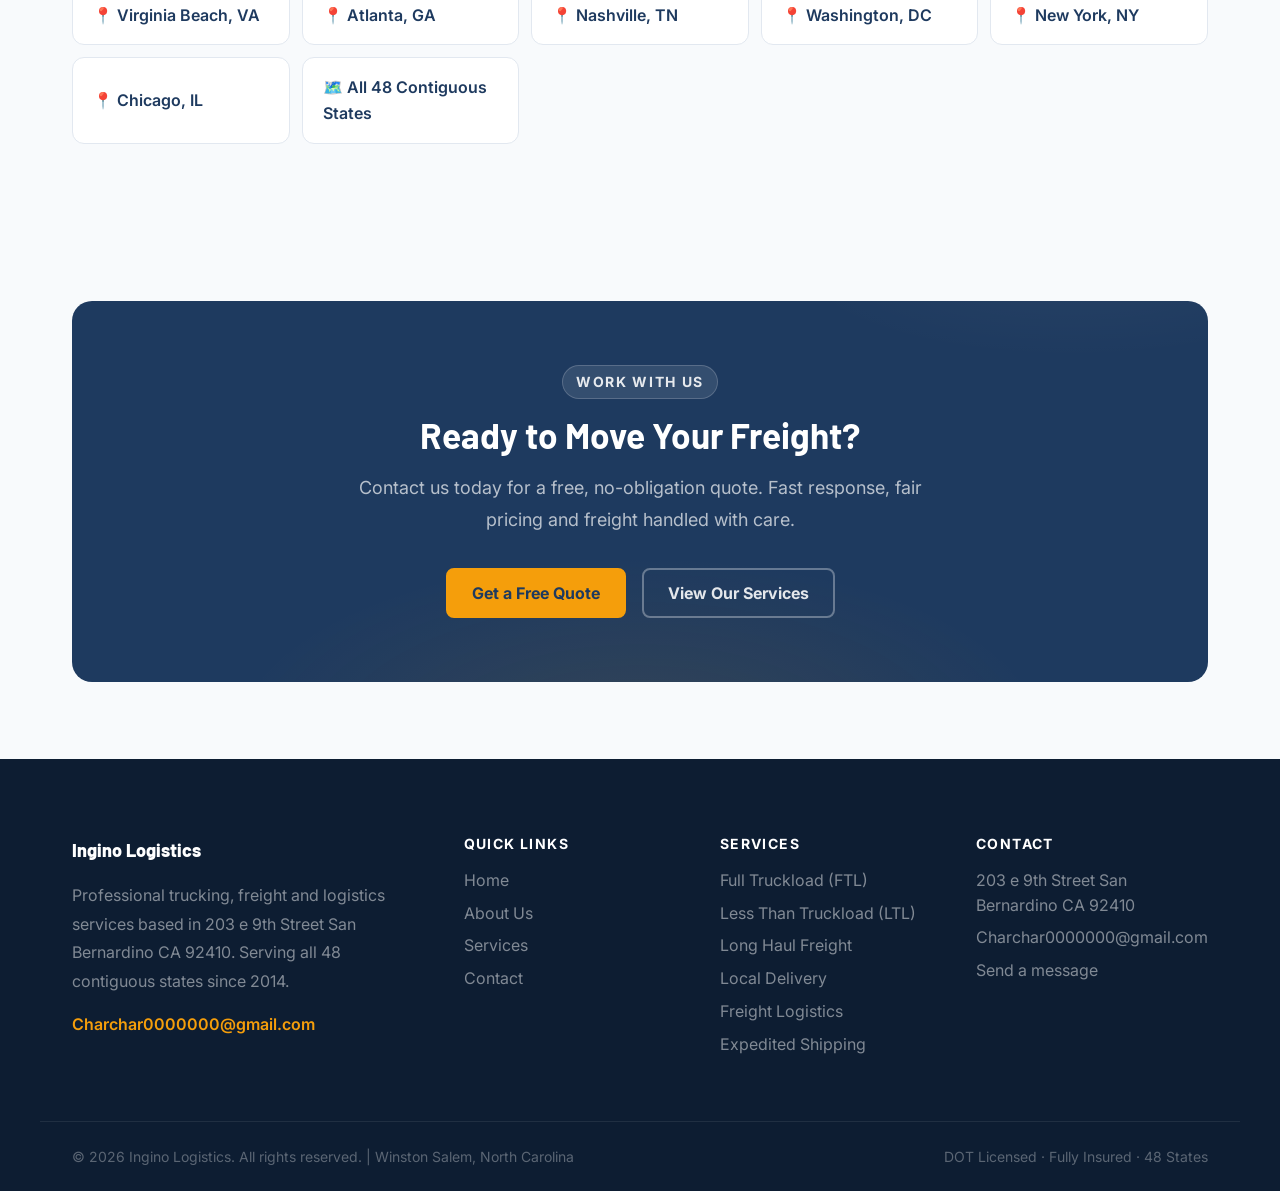
==== commit 579ffbfc: "first commit" ====
--- a/about.html
+++ b/about.html
@@ -58,7 +58,7 @@
       <div class="container about-grid">
         <div class="about-img-wrap">
           <img
-            src="https://images.unsplash.com/photo-1586528116311-ad8dd3c8310d?w=800&q=80&fit=crop"
+            src="./assets/boss.png"
             alt="Ingino Logistics truck on the road"
             class="about-img"
           />
@@ -68,11 +68,11 @@
           <span class="section-label">Our Story</span>
           <h2>Started With One Truck. Built Into a Trusted Name.</h2>
           <p>
-            Ingino Logistics was founded by Michael Ingino in Winston Salem,
-            North Carolina with a single truck and a commitment to doing things
-            right. What started as local freight runs across NC quickly grew
-            into a full-service trucking and logistics operation covering the
-            entire country.
+            Ingino Logistics was founded by Carlos Alberto Ruiz in Winston
+            Salem, North Carolina with a single truck and a commitment to doing
+            things right. What started as local freight runs across NC quickly
+            grew into a full-service trucking and logistics operation covering
+            the entire country.
           </p>
           <p>
             Over a decade later, we have delivered hundreds of loads across 48
@@ -257,8 +257,8 @@
               carrier it is today.
             </p>
             <div class="team-contacts">
-              <a href="mailto:mgi5742@gmail.com" class="btn btn-outline"
-                >✉️ mgi5742@gmail.com</a
+              <a href="mailto:Charchar0000000@gmail.com" class="btn btn-outline"
+                >✉️ Charchar0000000@gmail.com</a
               >
               <a href="contact.html" class="btn btn-primary">Get a Quote</a>
             </div>
@@ -320,15 +320,15 @@
       <div class="container footer-grid">
         <div class="footer-brand">
           <div class="footer-logo">
-            <img src="images/logo.png" alt="Ingino Logistics" />
             <span>Ingino Logistics</span>
           </div>
           <p>
-            Professional trucking, freight and logistics services based in
-            Winston Salem, NC. Serving all 48 contiguous states since 2014.
-          </p>
-          <a href="mailto:mgi5742@gmail.com" class="footer-email"
-            >mgi5742@gmail.com</a
+            Professional trucking, freight and logistics services based in 203 e
+            9th Street San Bernardino CA 92410. Serving all 48 contiguous states
+            since 2014.
+          </p>
+          <a href="mailto:Charchar0000000@gmail.com" class="footer-email"
+            >Charchar0000000@gmail.com</a
           >
         </div>
 
@@ -357,9 +357,12 @@
         <div class="footer-col">
           <h4>Contact</h4>
           <ul>
-            <li>2811 Bleeker Sq Apt E</li>
-            <li>Winston Salem, NC 27106</li>
-            <li><a href="mailto:mgi5742@gmail.com">mgi5742@gmail.com</a></li>
+            <li>203 e 9th Street San Bernardino CA 92410</li>
+            <li>
+              <a href="mailto:Charchar0000000@gmail.com"
+                >Charchar0000000@gmail.com</a
+              >
+            </li>
             <li><a href="contact.html">Send a message</a></li>
           </ul>
         </div>
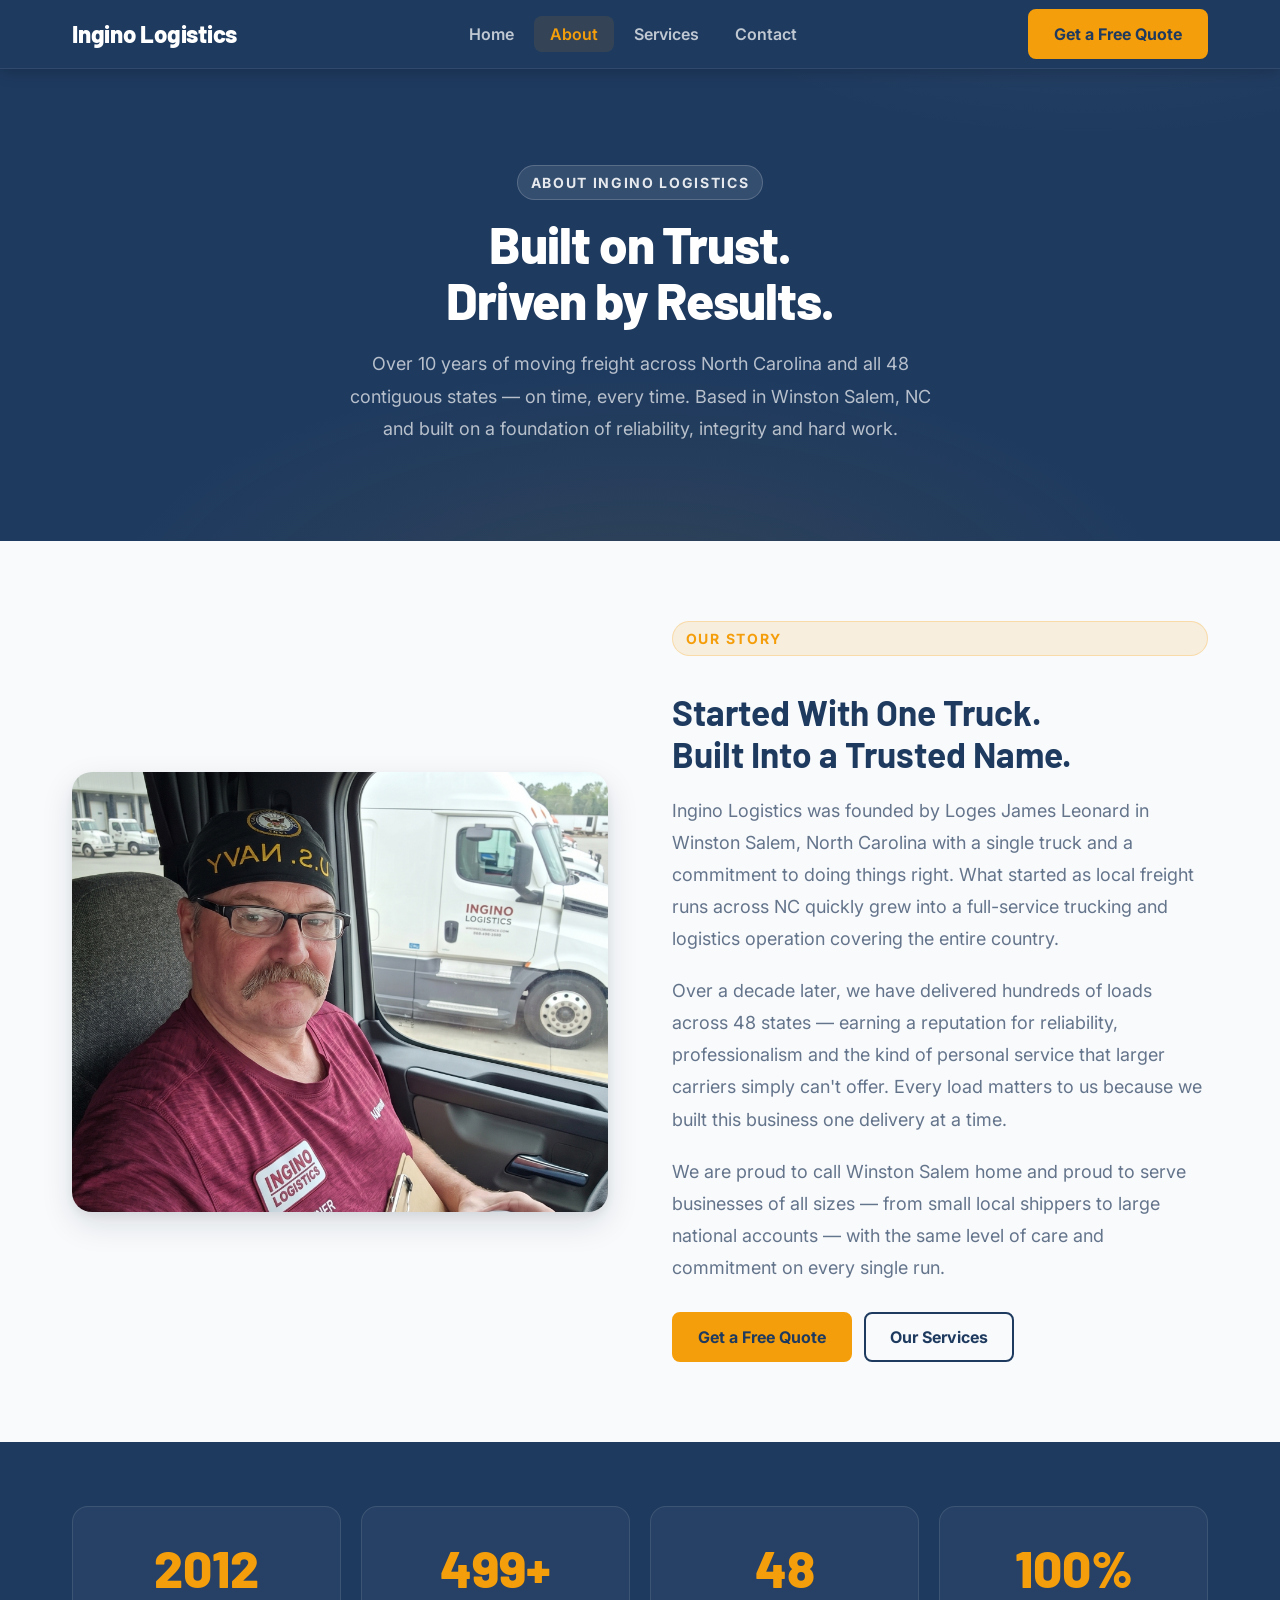
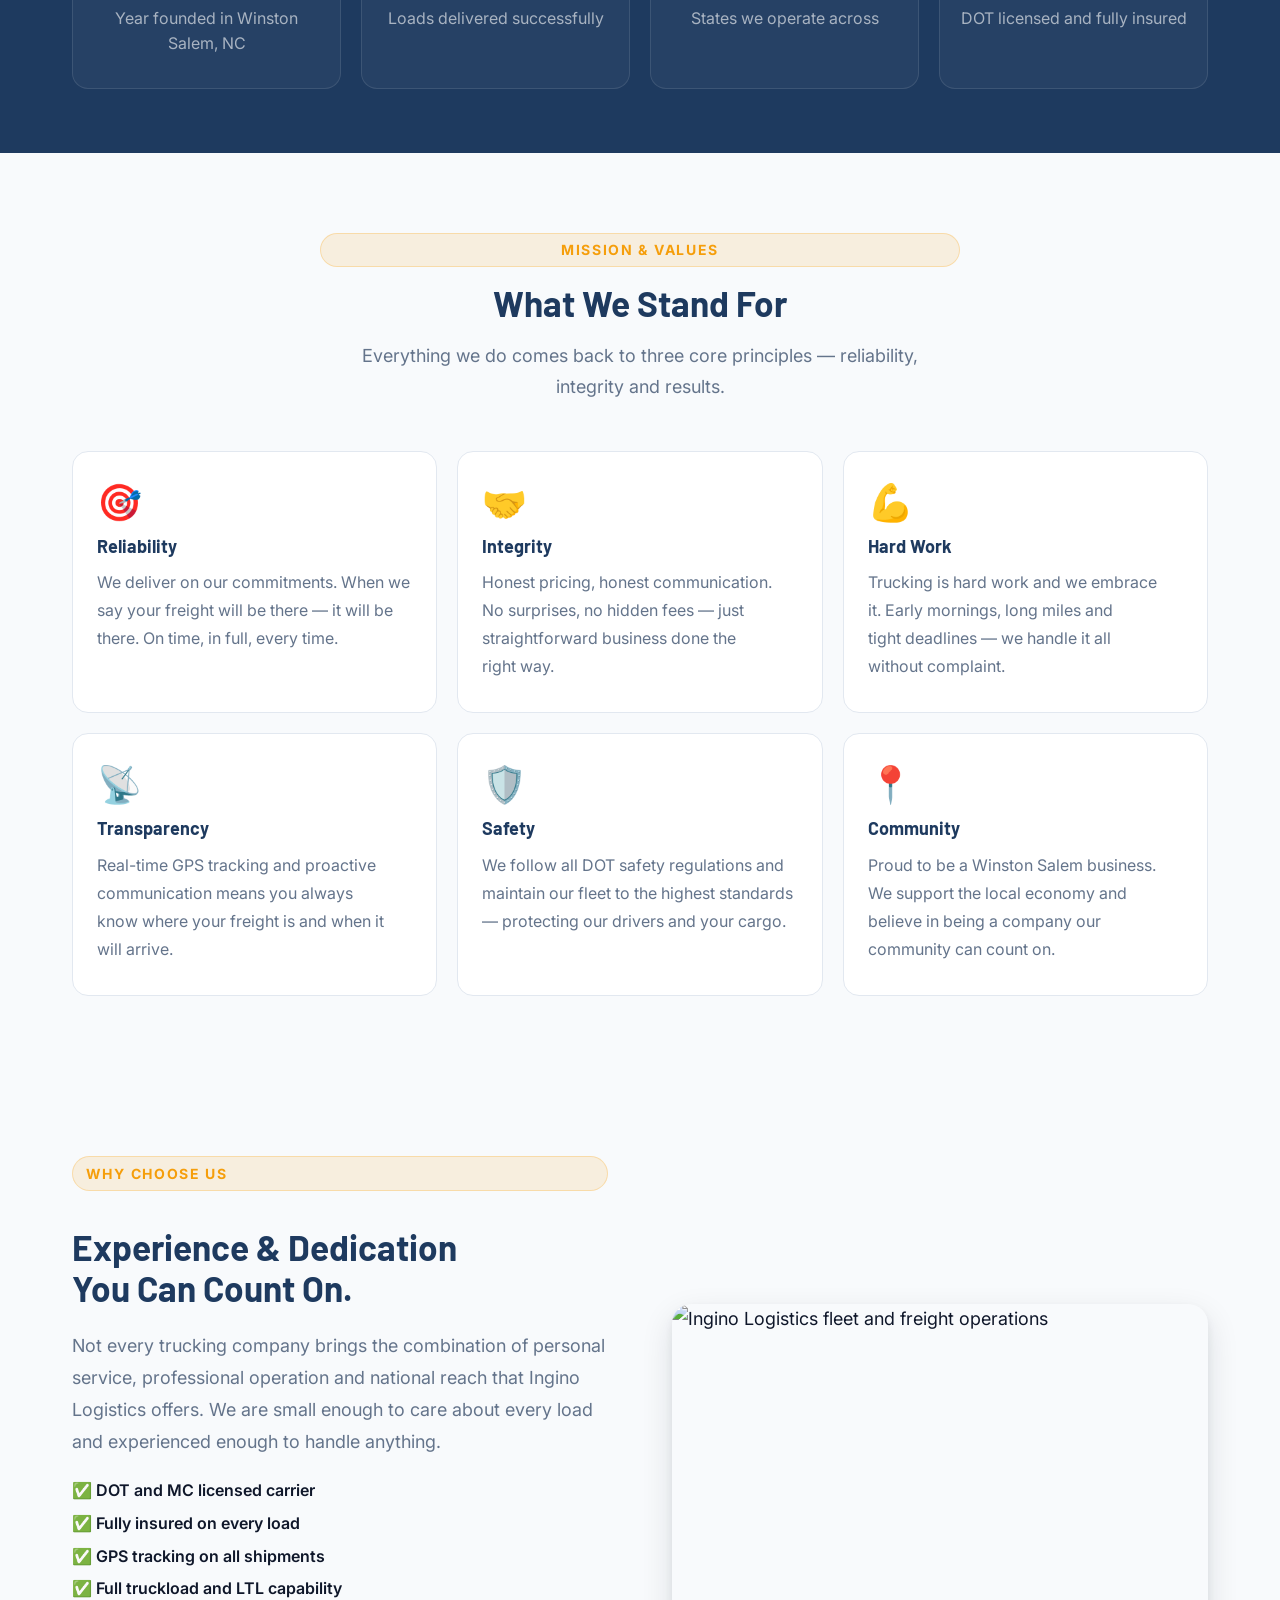
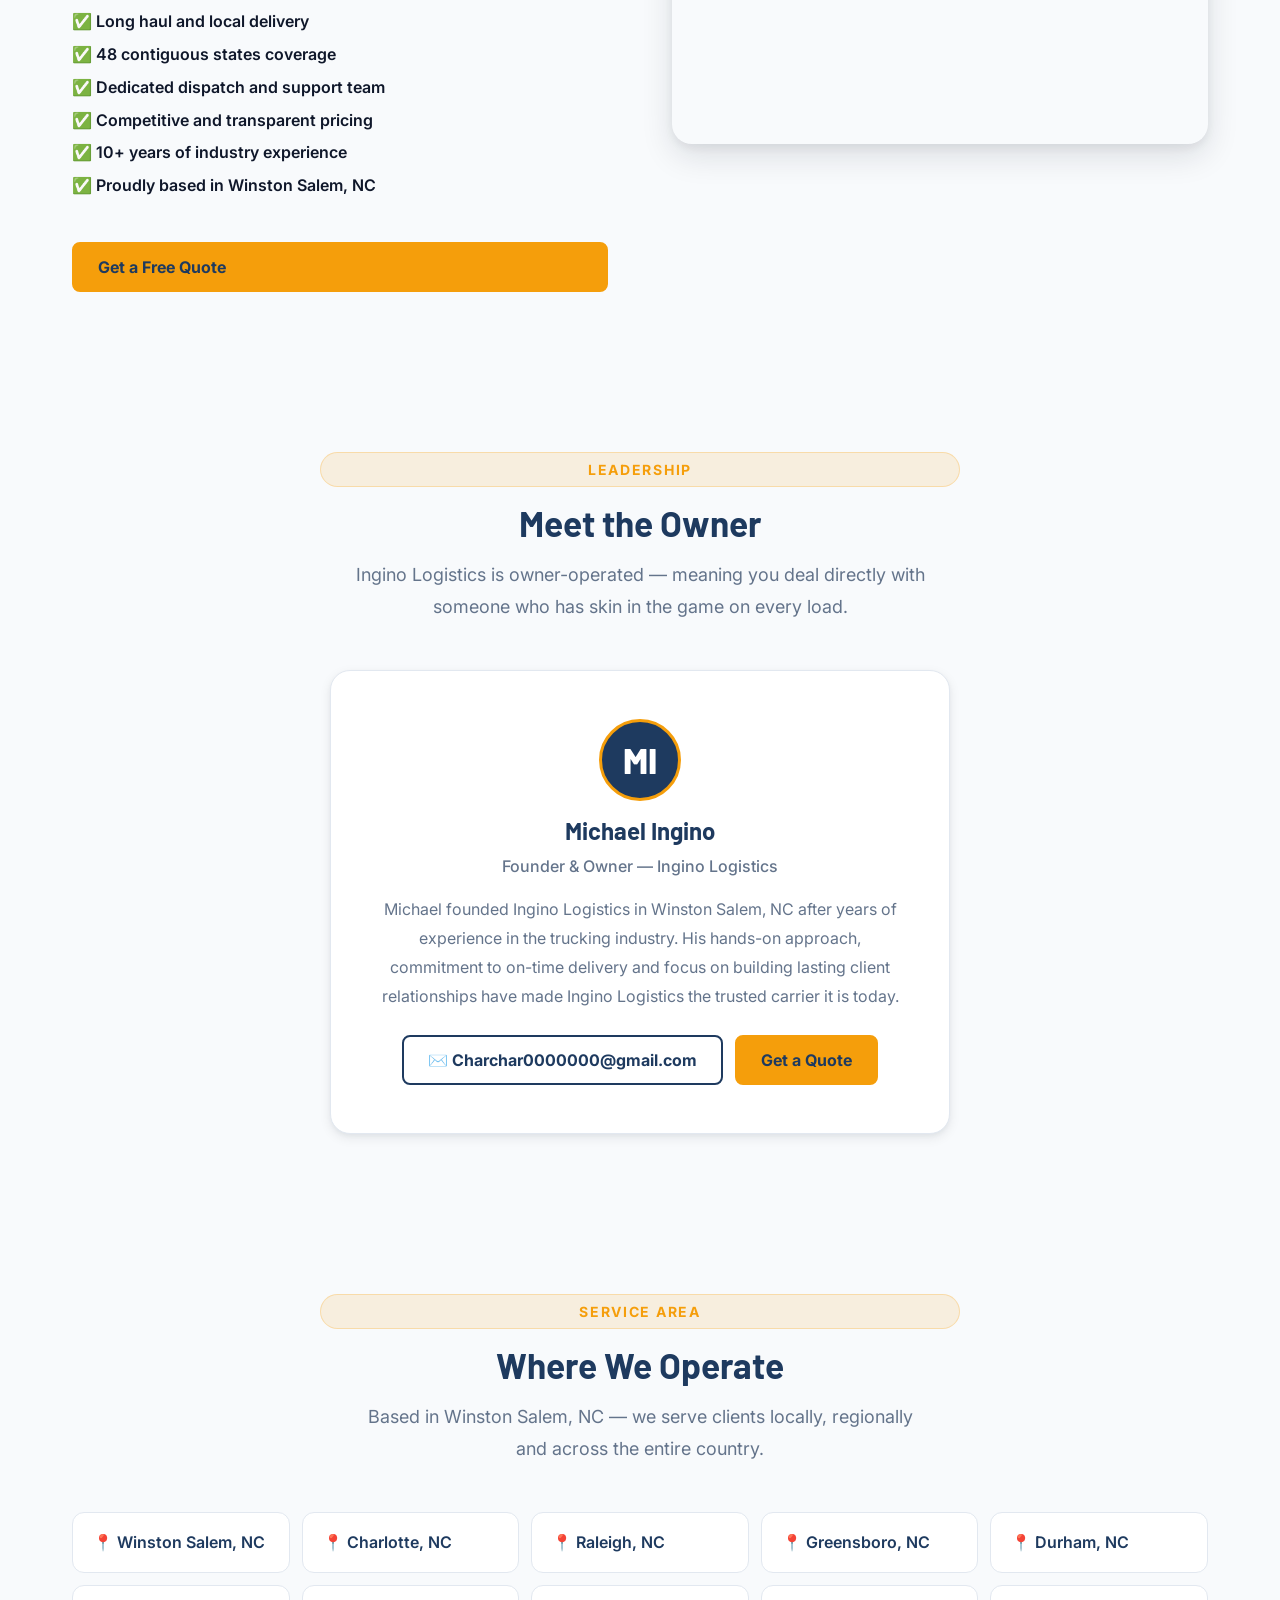
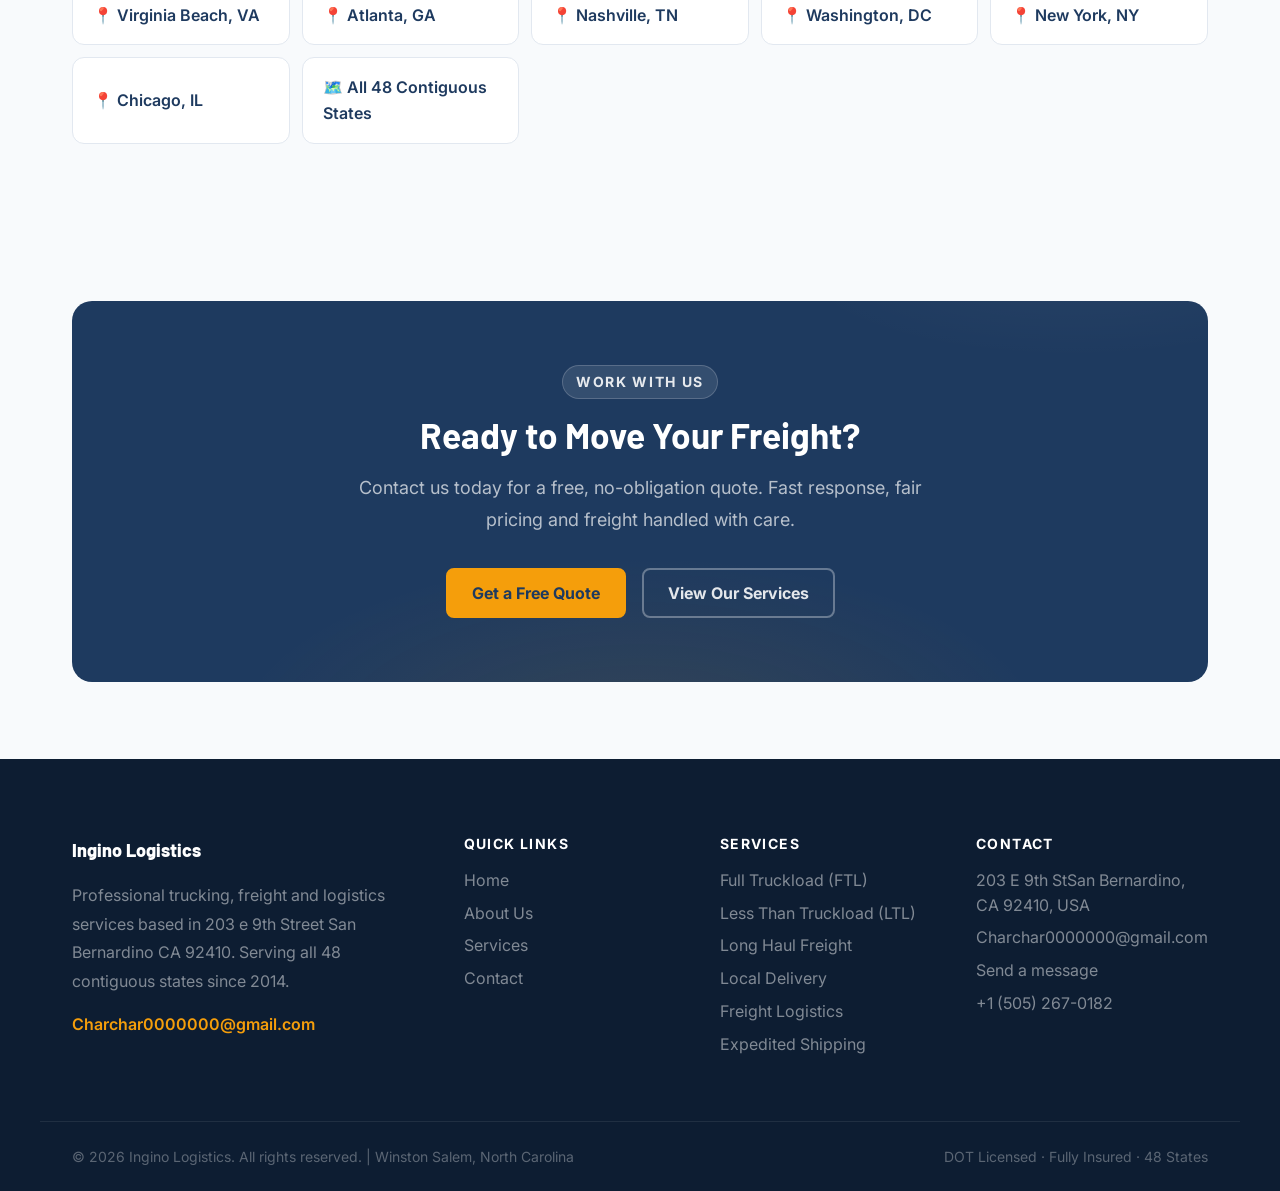
==== commit ff93f3ab: "first commit12" ====
--- a/about.html
+++ b/about.html
@@ -68,7 +68,7 @@
           <span class="section-label">Our Story</span>
           <h2>Started With One Truck. Built Into a Trusted Name.</h2>
           <p>
-            Ingino Logistics was founded by Carlos Alberto Ruiz in Winston
+            Ingino Logistics was founded by Loges James Leonard in Winston
             Salem, North Carolina with a single truck and a commitment to doing
             things right. What started as local freight runs across NC quickly
             grew into a full-service trucking and logistics operation covering
@@ -357,13 +357,14 @@
         <div class="footer-col">
           <h4>Contact</h4>
           <ul>
-            <li>203 e 9th Street San Bernardino CA 92410</li>
+            <li>203 E 9th StSan Bernardino, CA 92410, USA</li>
             <li>
               <a href="mailto:Charchar0000000@gmail.com"
                 >Charchar0000000@gmail.com</a
               >
             </li>
             <li><a href="contact.html">Send a message</a></li>
+            <li>+1 (505) 267-0182</li>
           </ul>
         </div>
       </div>
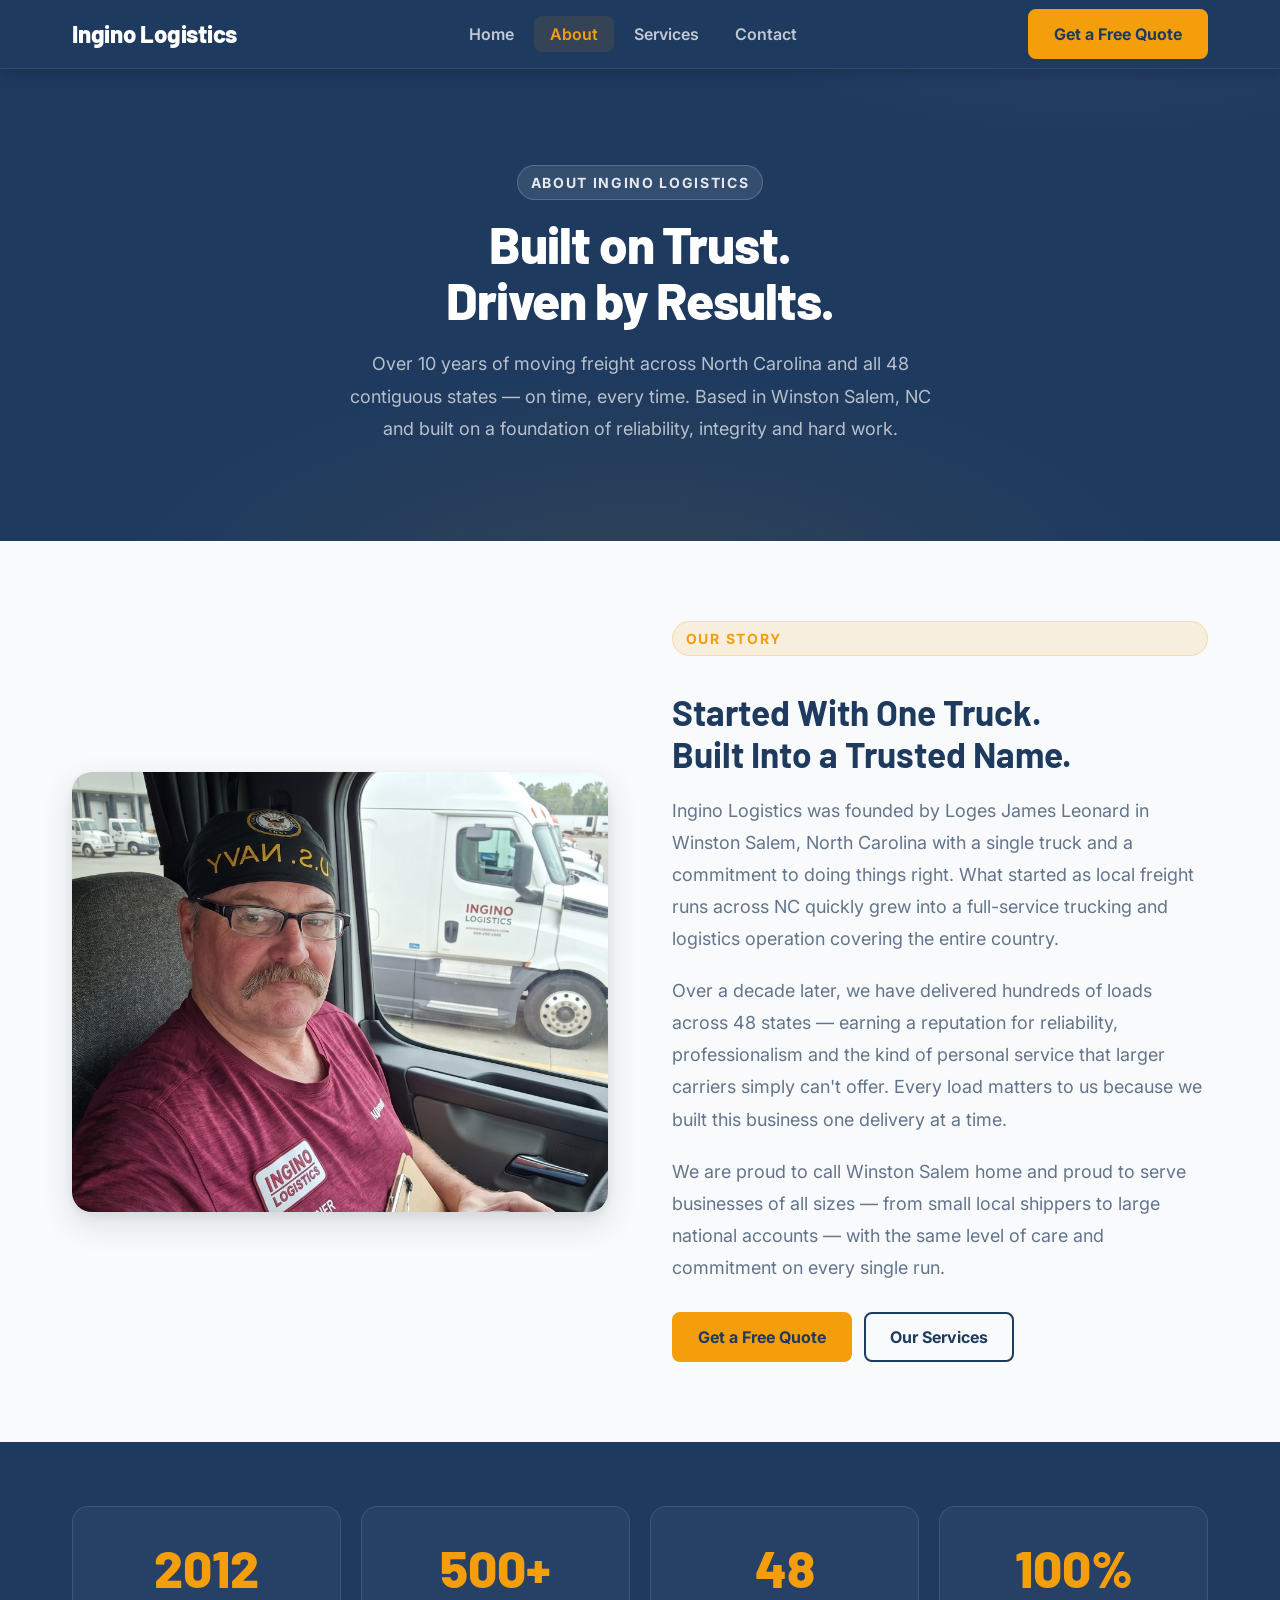
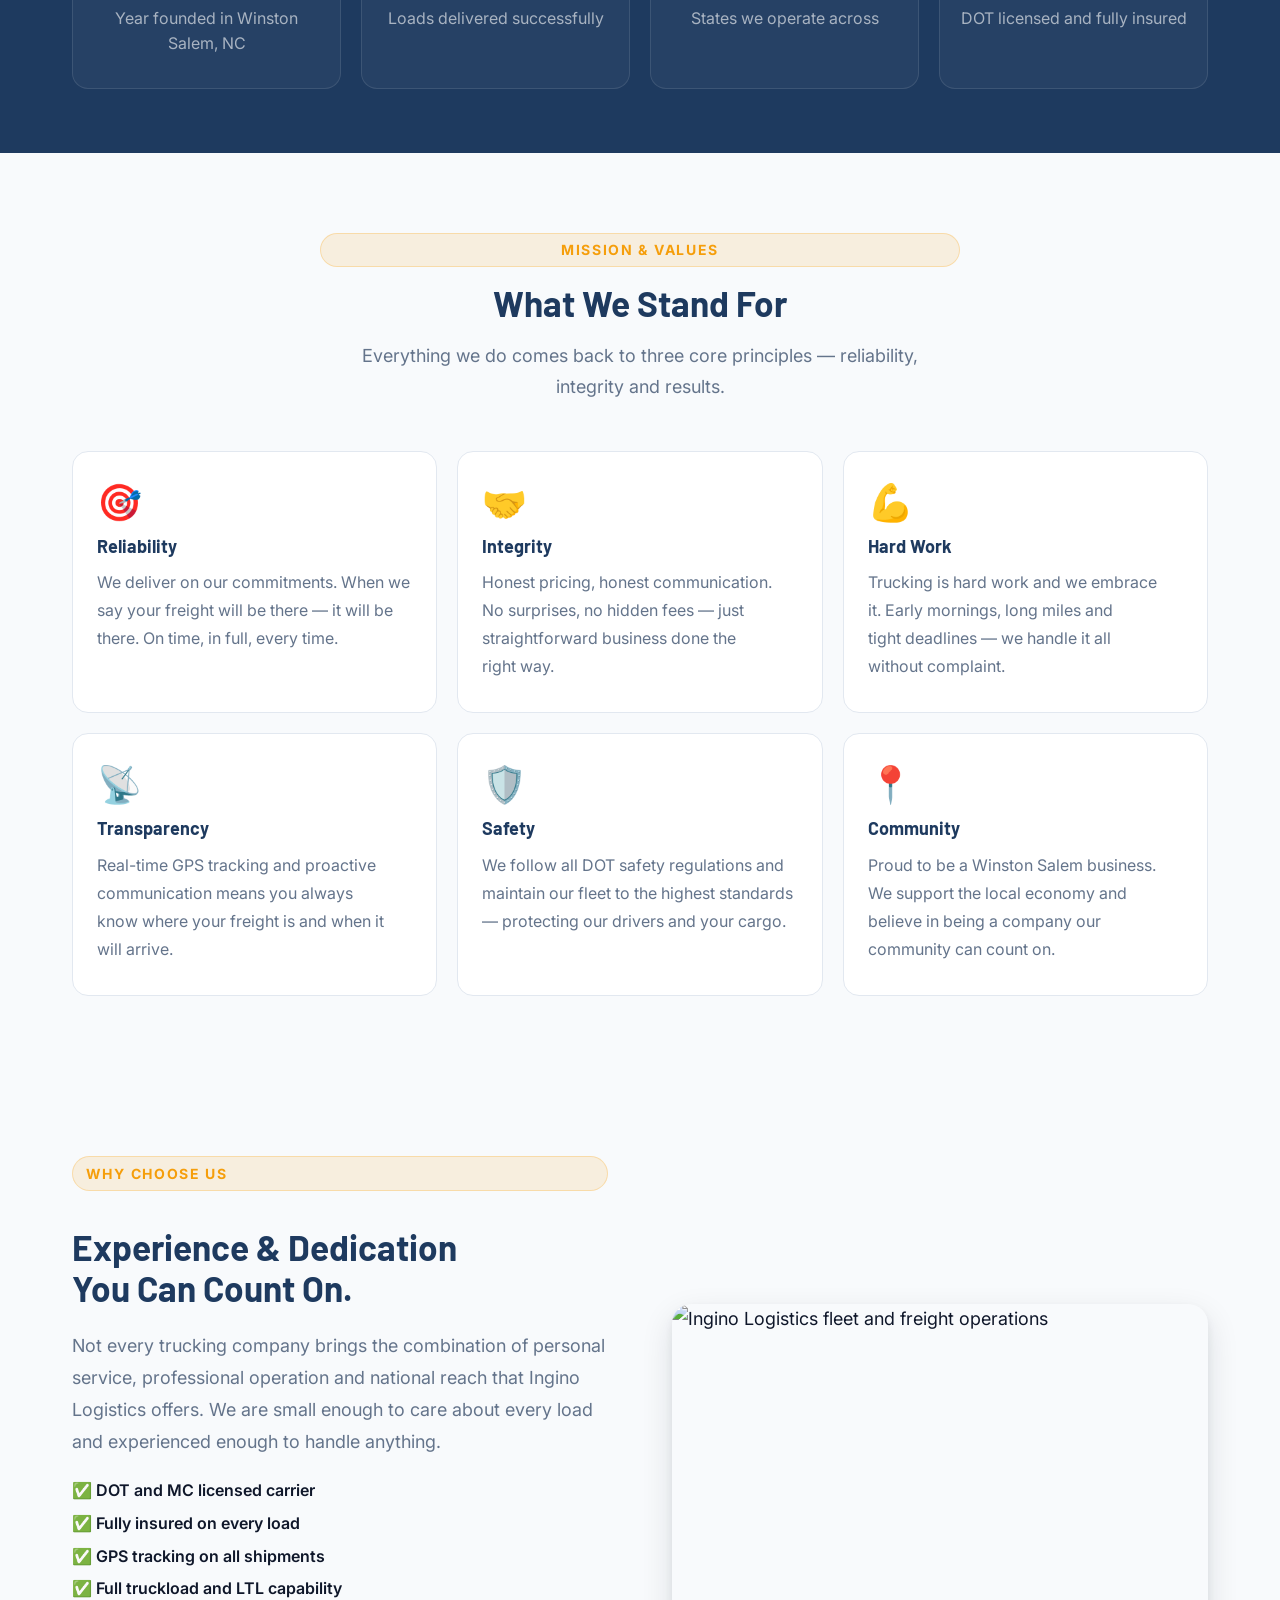
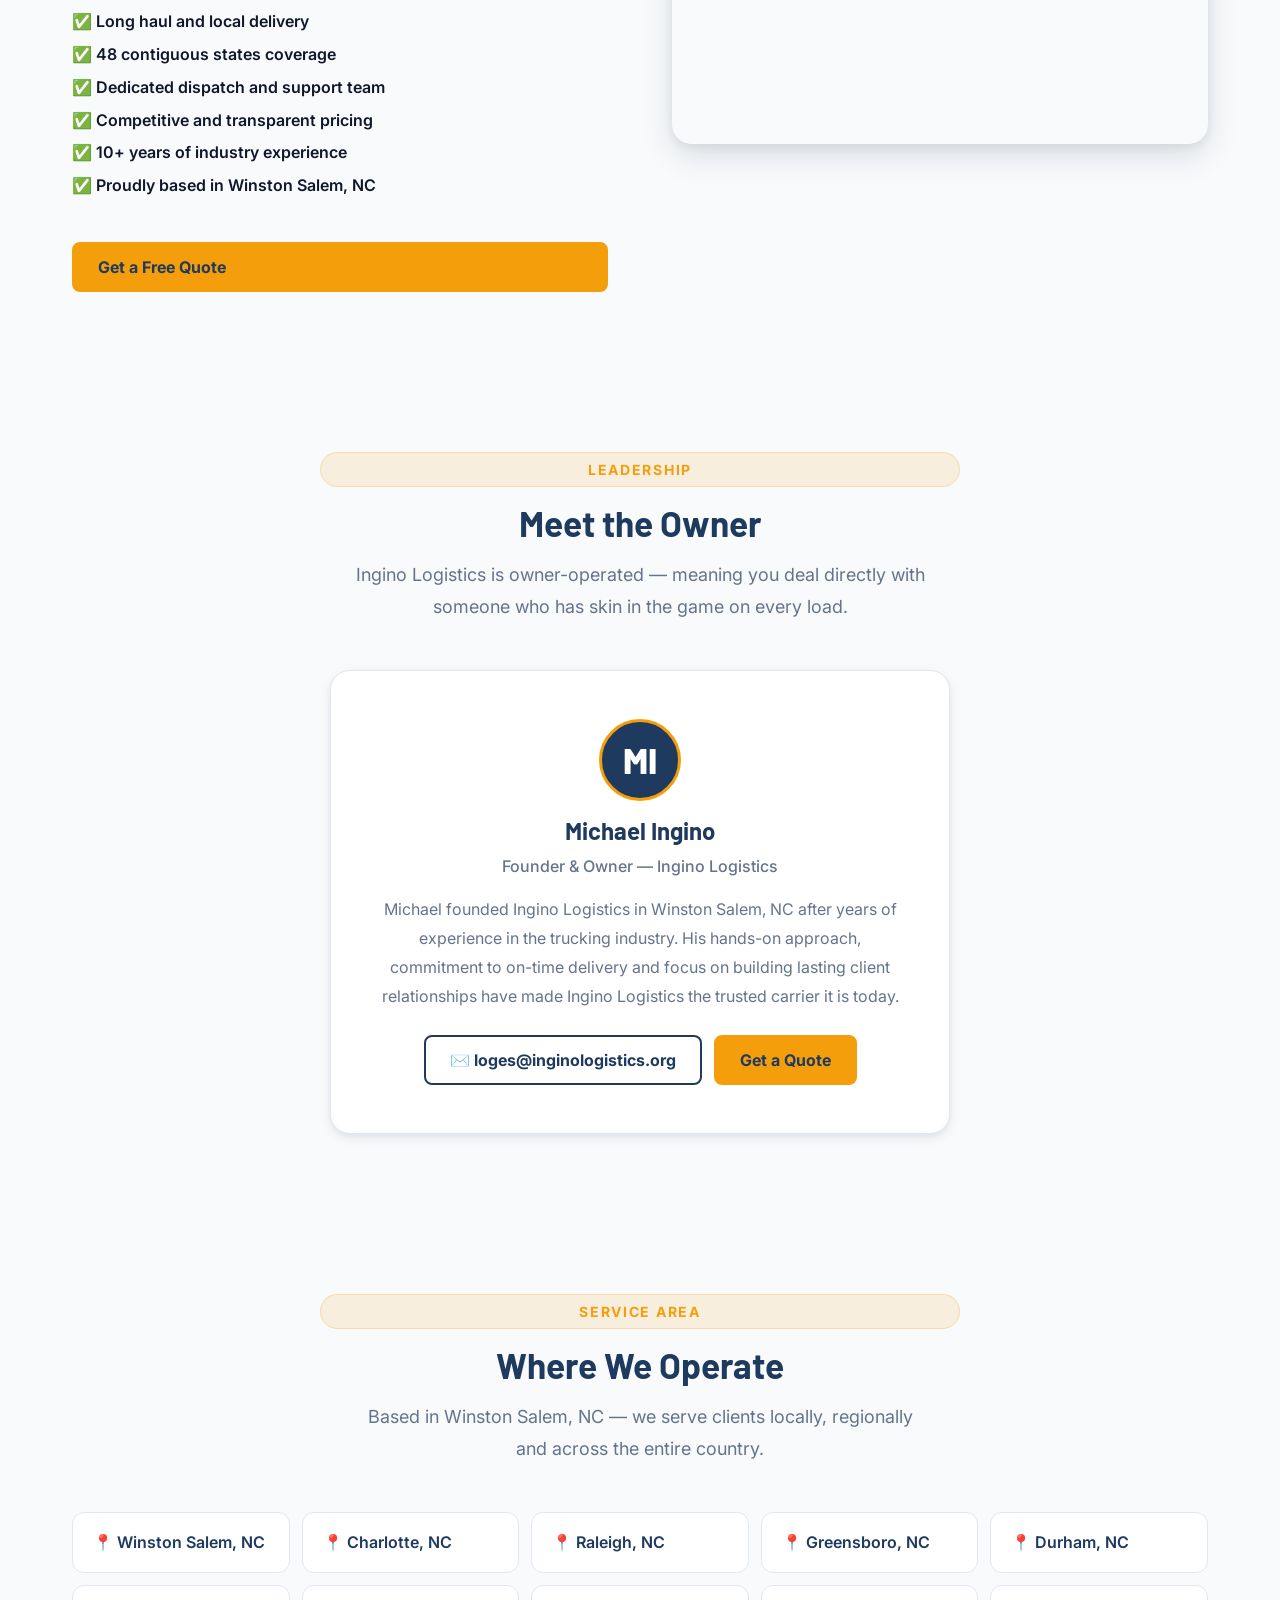
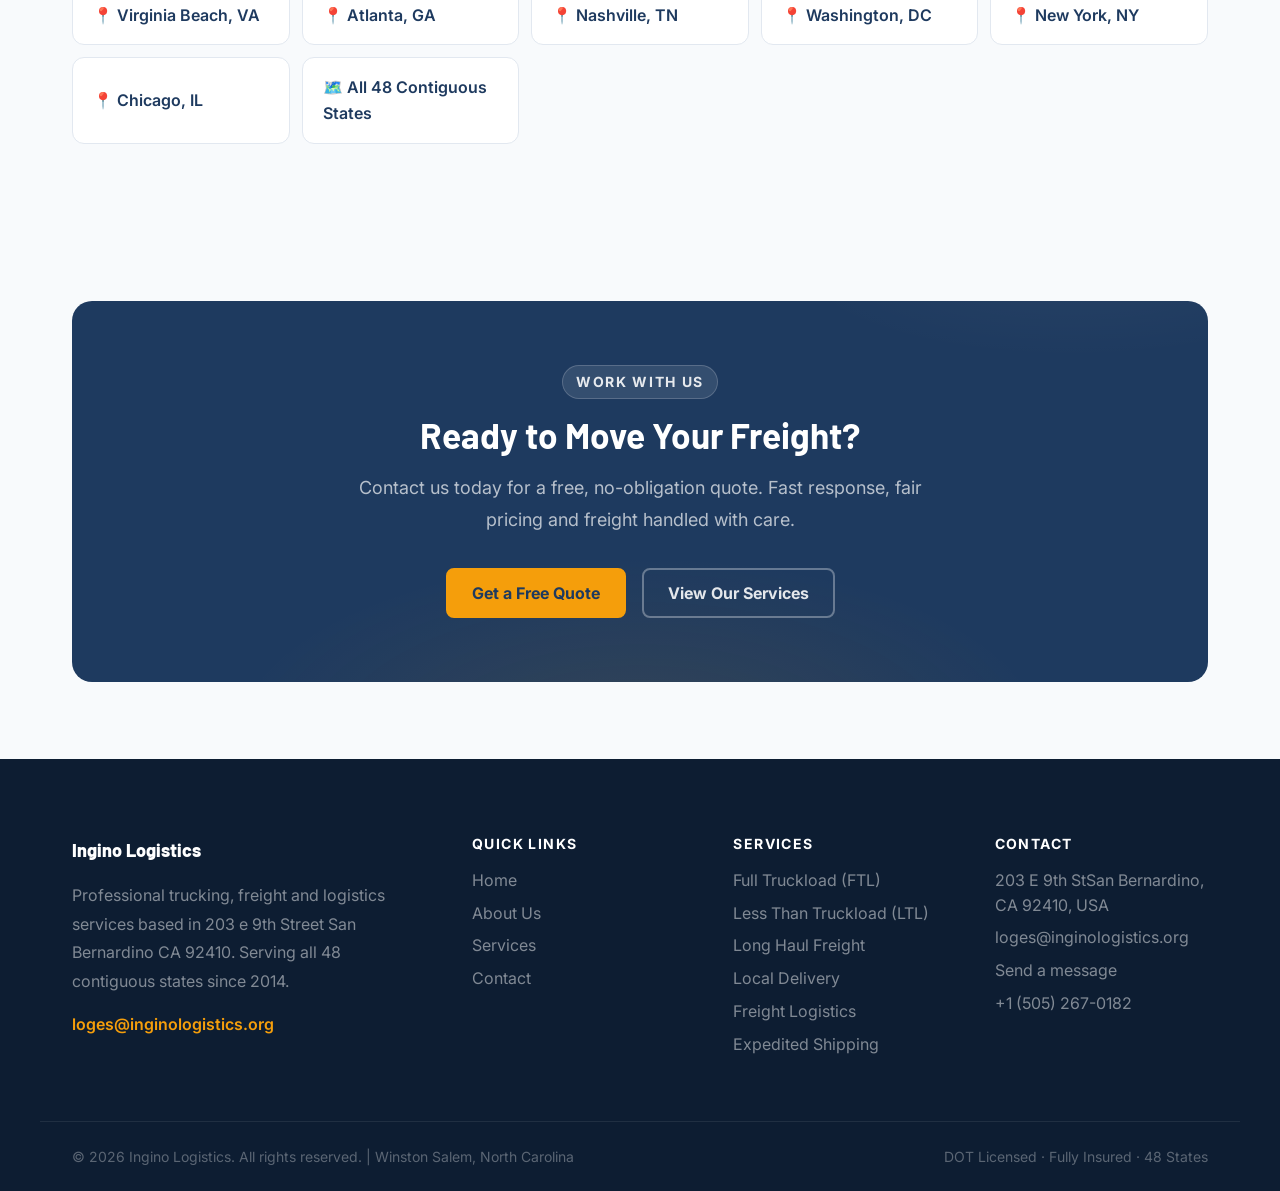
==== commit 6f61cac7: "first commit123" ====
--- a/about.html
+++ b/about.html
@@ -257,8 +257,8 @@
               carrier it is today.
             </p>
             <div class="team-contacts">
-              <a href="mailto:Charchar0000000@gmail.com" class="btn btn-outline"
-                >✉️ Charchar0000000@gmail.com</a
+              <a href="mailto:loges@inginologistics.org" class="btn btn-outline"
+                >✉️ loges@inginologistics.org</a
               >
               <a href="contact.html" class="btn btn-primary">Get a Quote</a>
             </div>
@@ -327,8 +327,8 @@
             9th Street San Bernardino CA 92410. Serving all 48 contiguous states
             since 2014.
           </p>
-          <a href="mailto:Charchar0000000@gmail.com" class="footer-email"
-            >Charchar0000000@gmail.com</a
+          <a href="mailto:loges@inginologistics.org" class="footer-email"
+            >loges@inginologistics.org</a
           >
         </div>
 
@@ -359,8 +359,8 @@
           <ul>
             <li>203 E 9th StSan Bernardino, CA 92410, USA</li>
             <li>
-              <a href="mailto:Charchar0000000@gmail.com"
-                >Charchar0000000@gmail.com</a
+              <a href="mailto:loges@inginologistics.org"
+                >loges@inginologistics.org</a
               >
             </li>
             <li><a href="contact.html">Send a message</a></li>
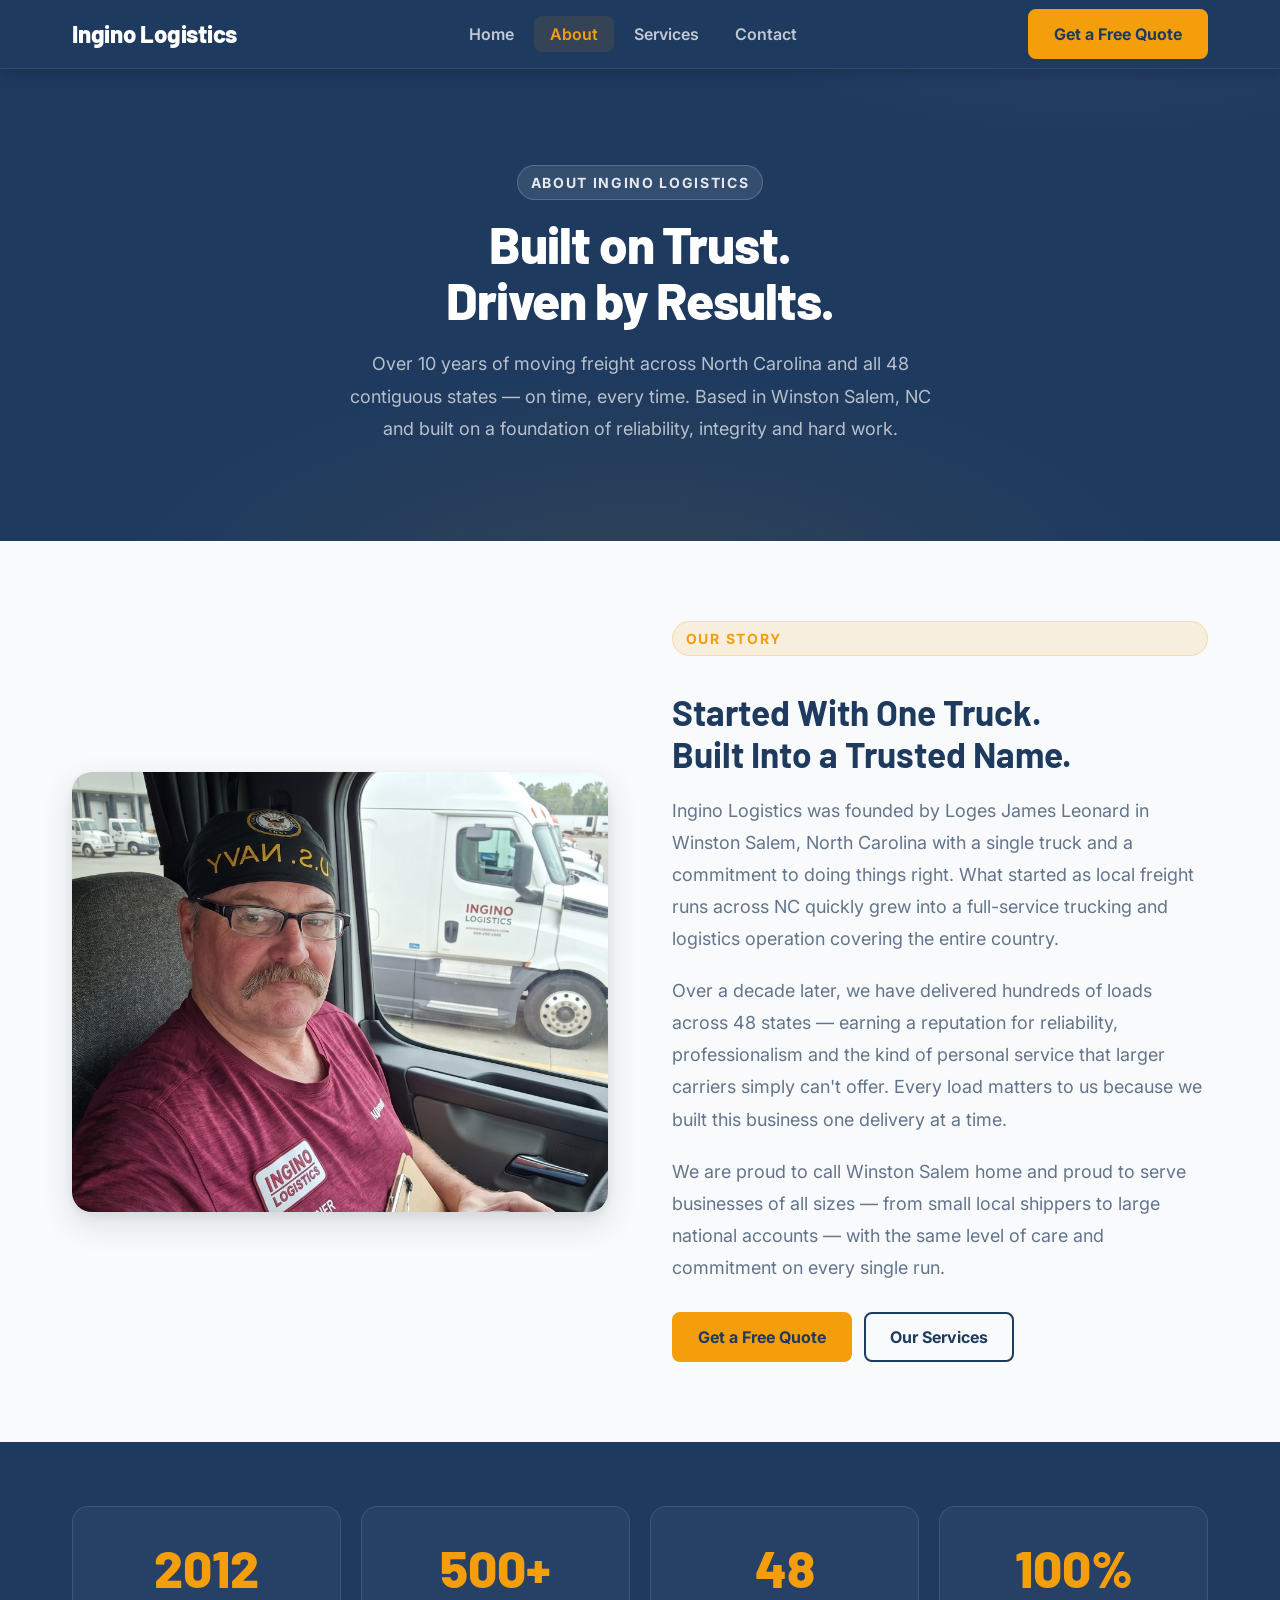
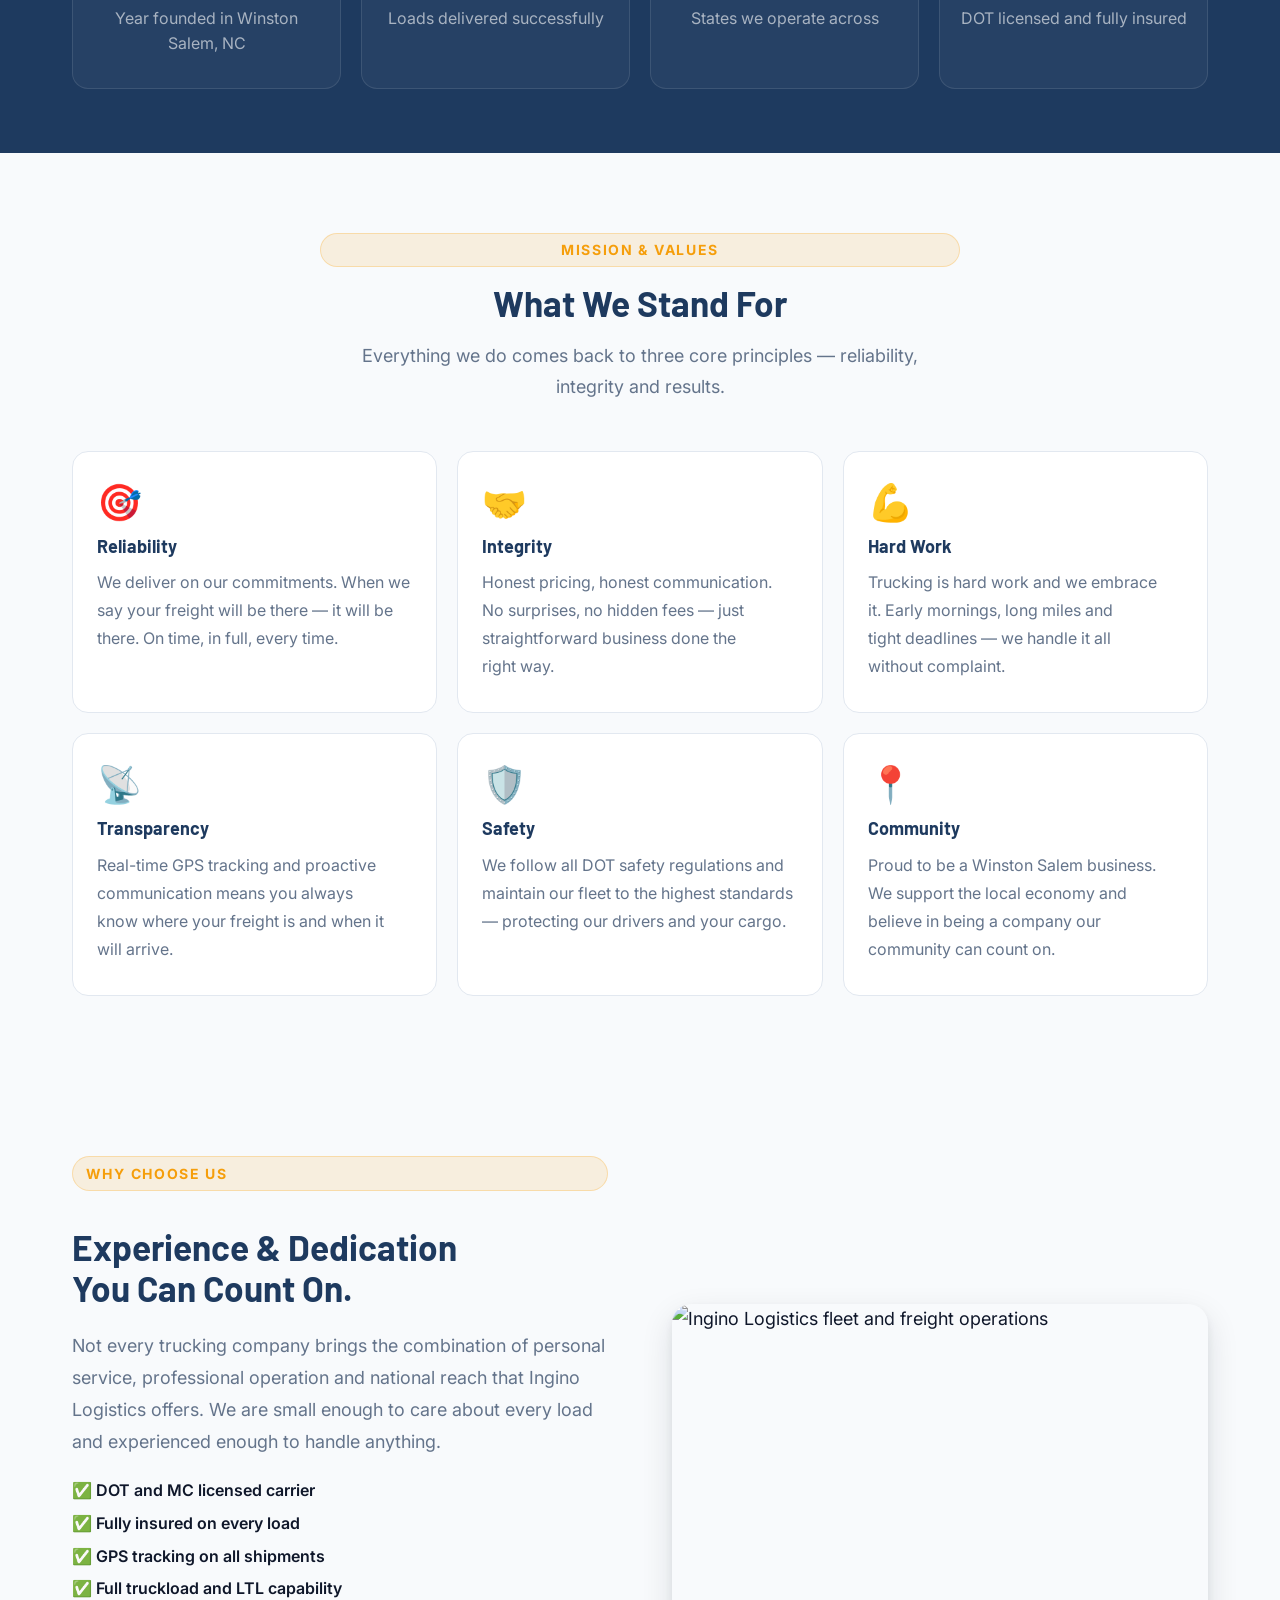
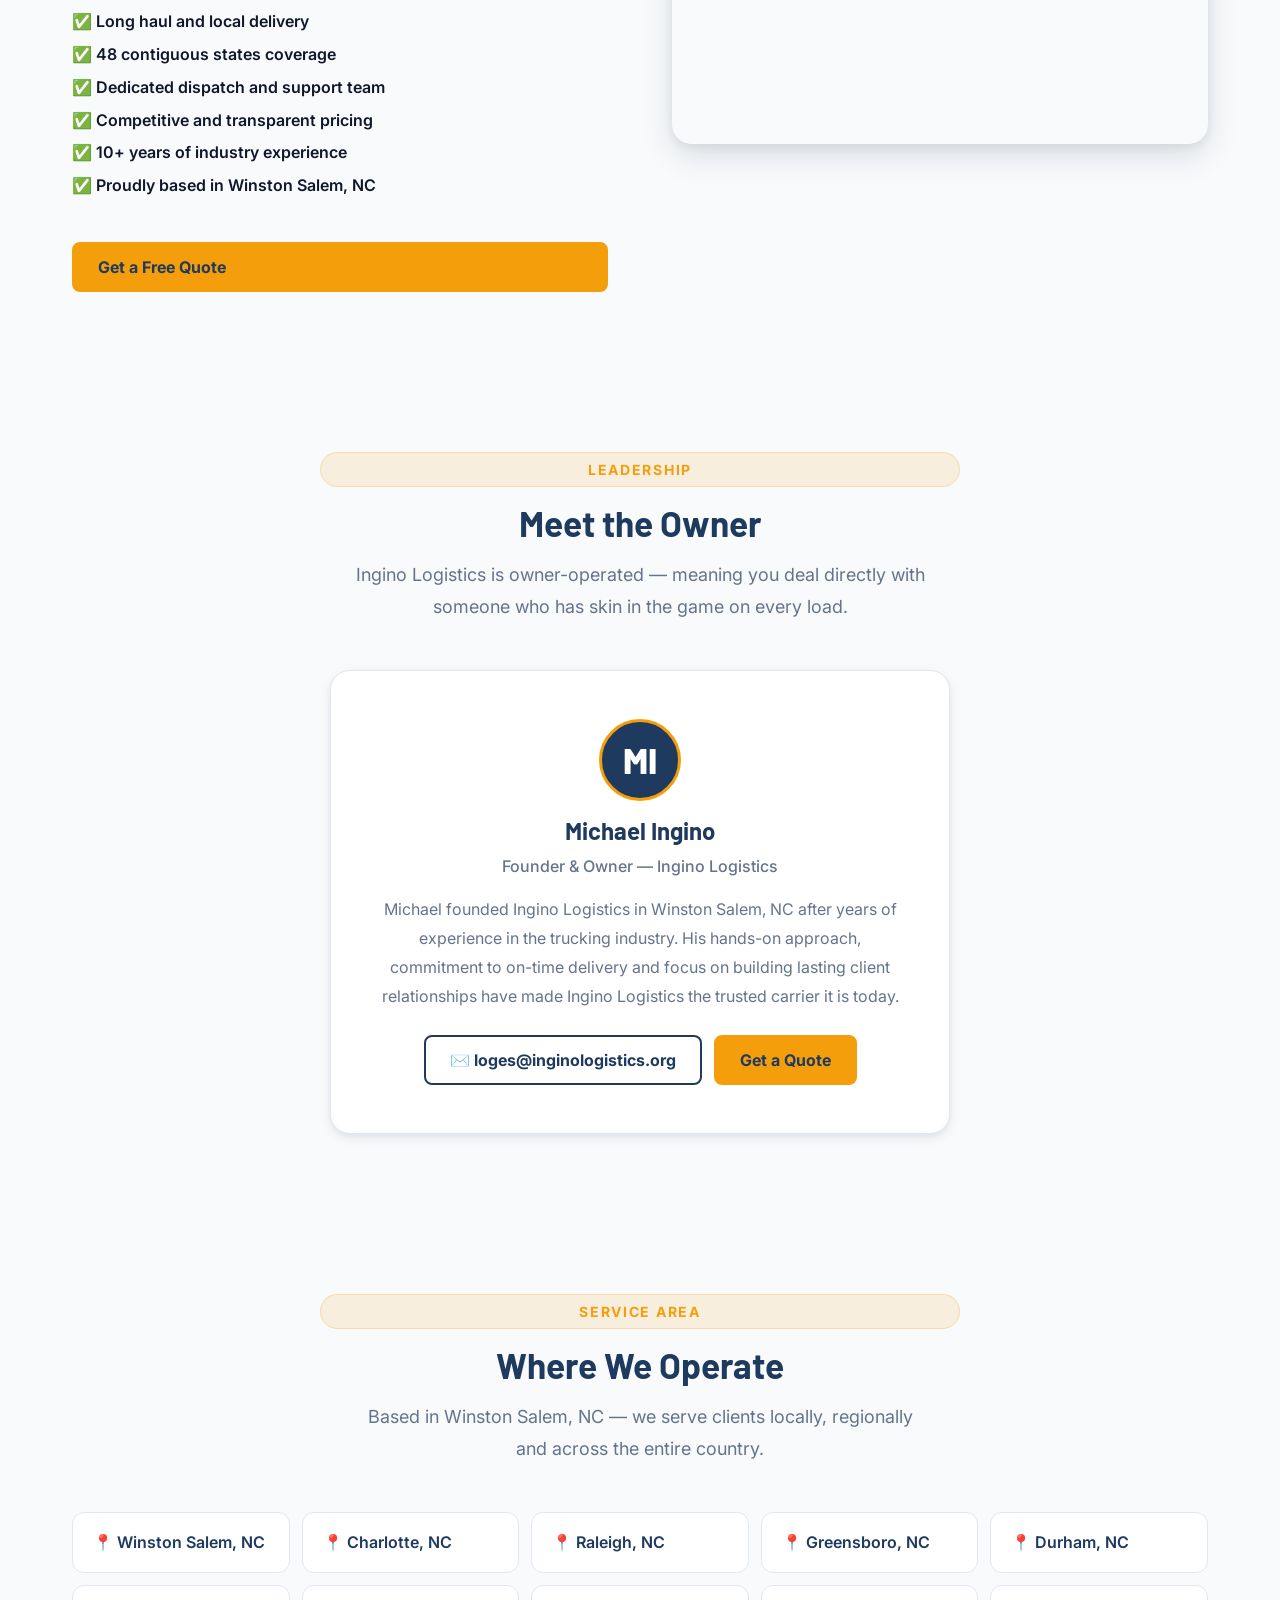
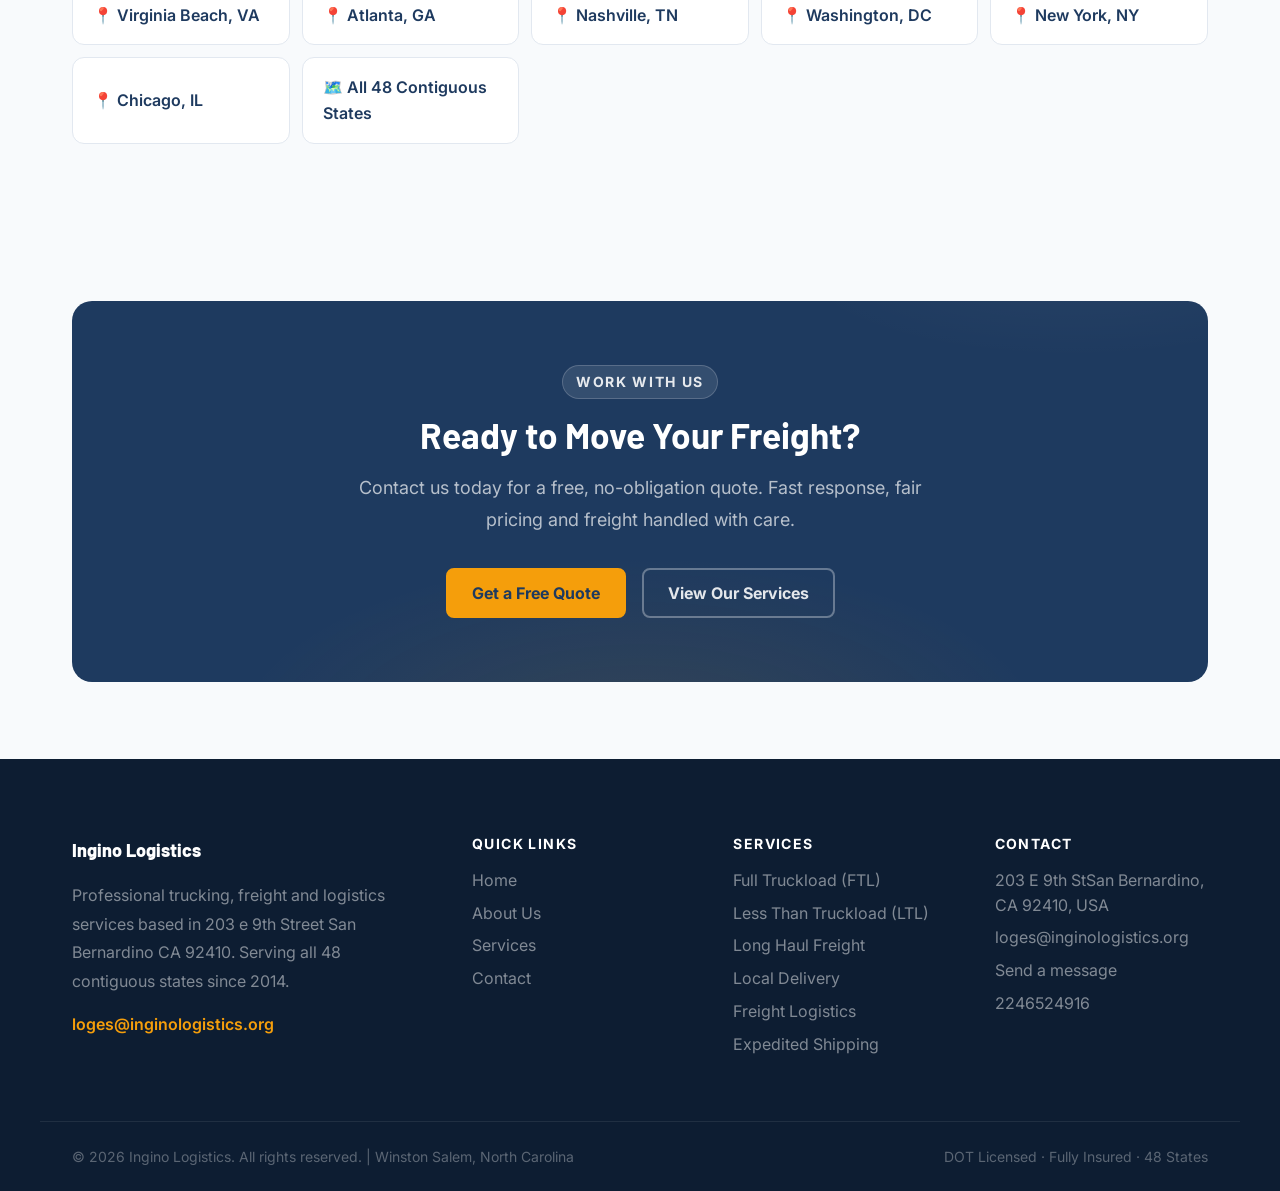
==== commit 78e119ba: "first commit" ====
--- a/about.html
+++ b/about.html
@@ -364,7 +364,7 @@
               >
             </li>
             <li><a href="contact.html">Send a message</a></li>
-            <li>+1 (505) 267-0182</li>
+            <li>2246524916</li>
           </ul>
         </div>
       </div>
